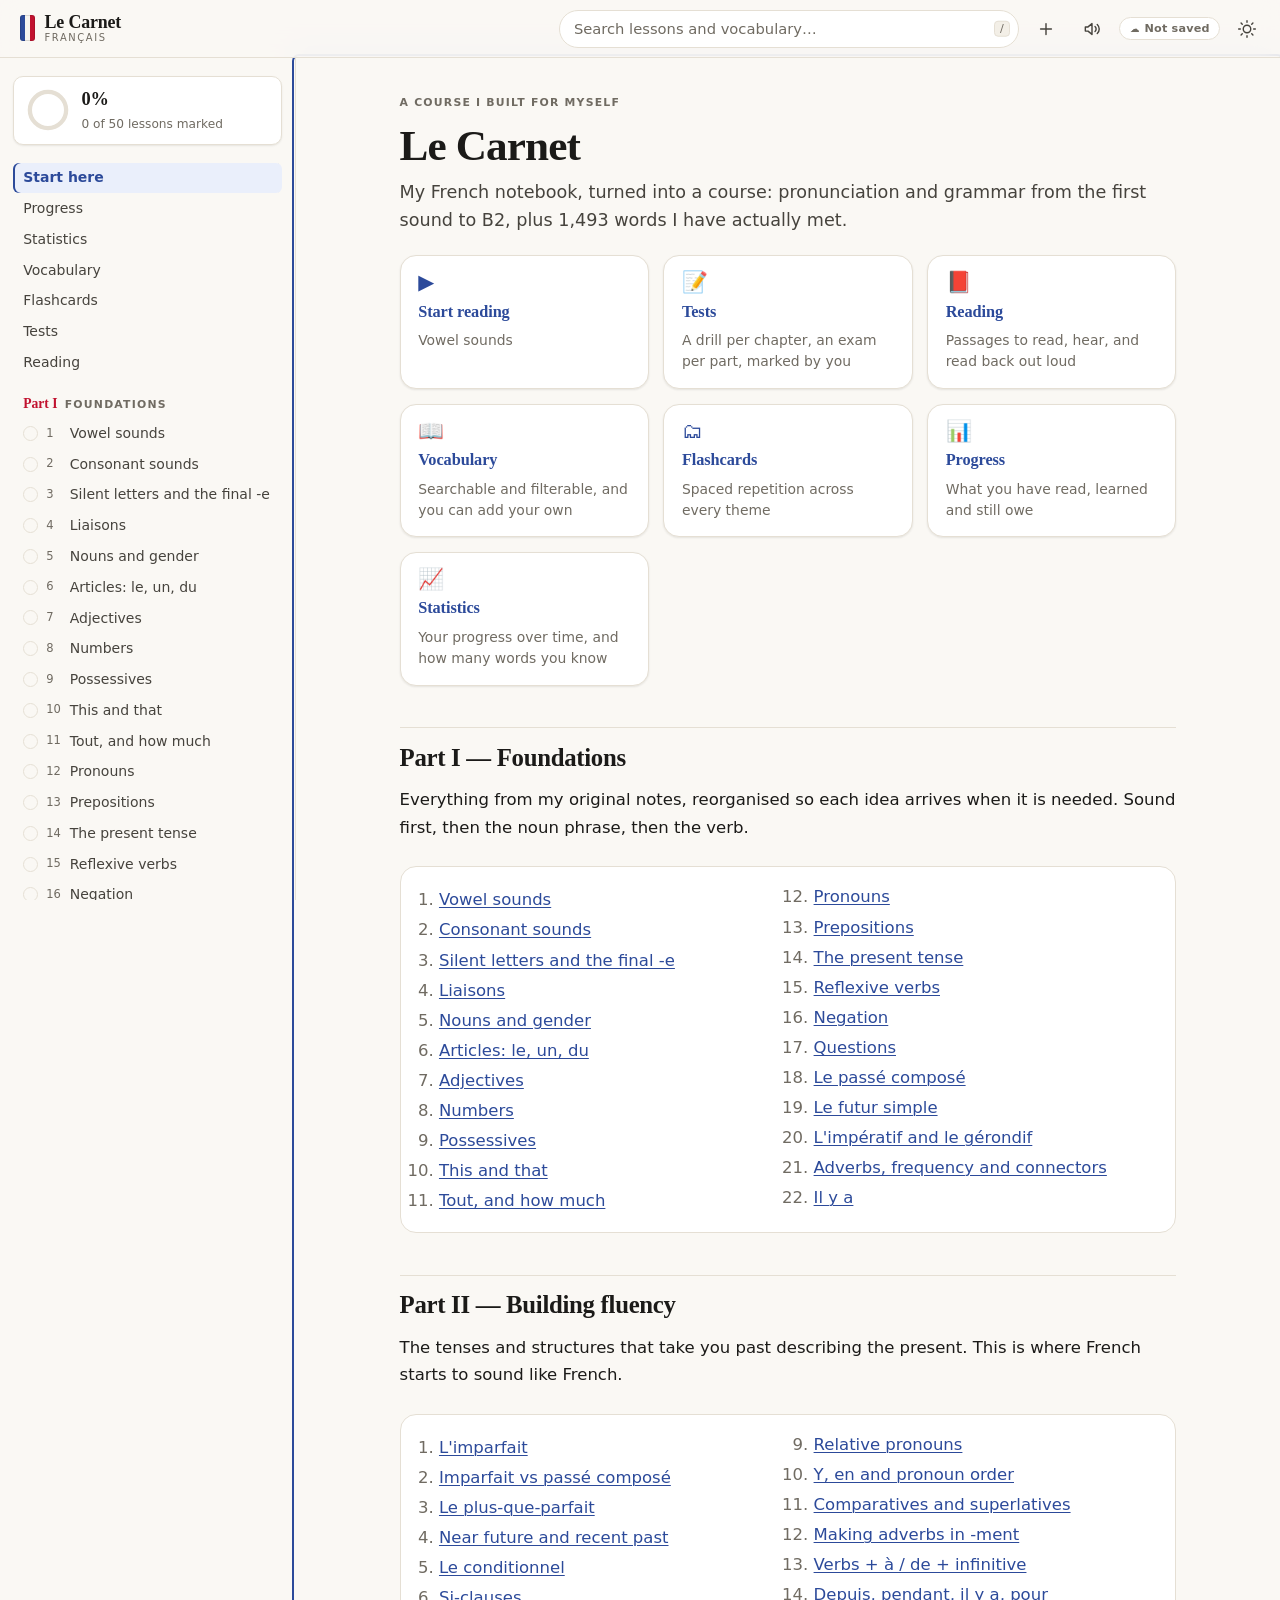
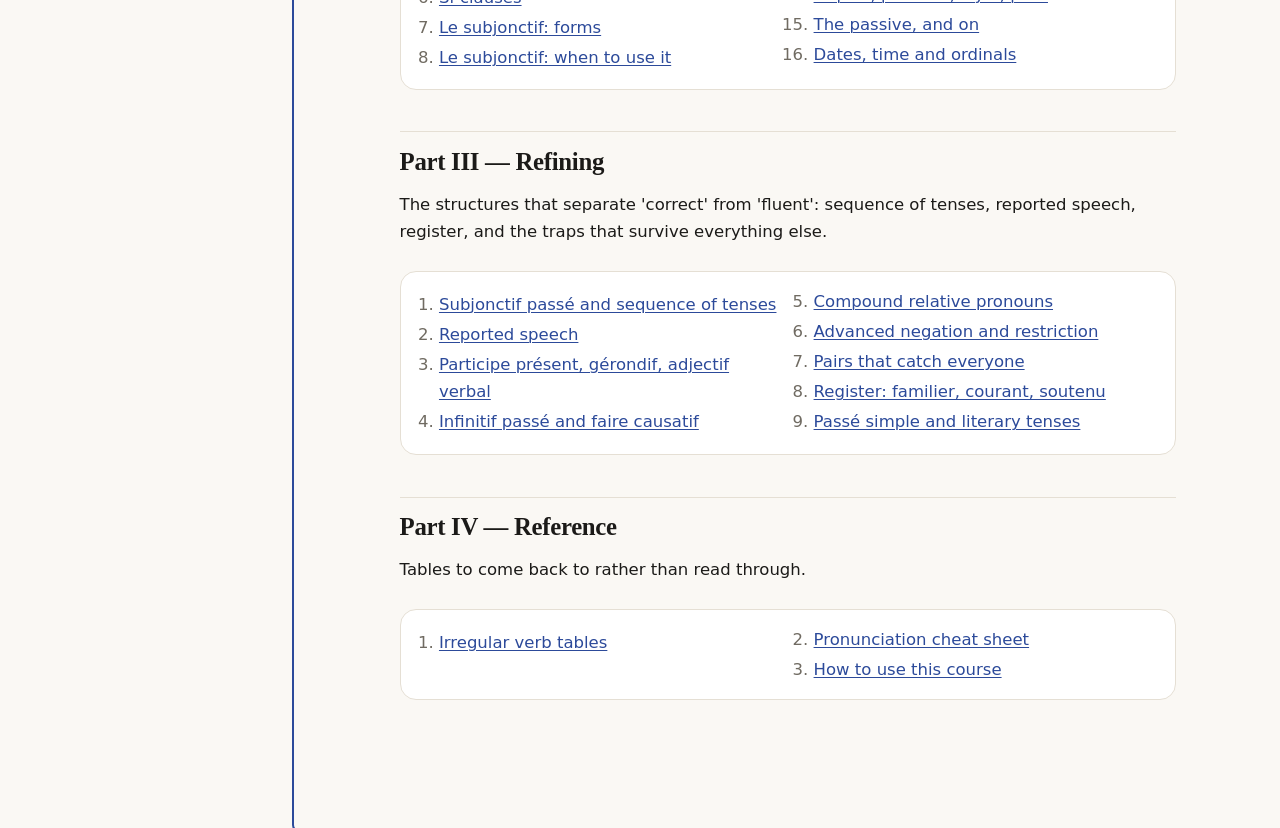
==== index.html @ 85942930 "Make a deploy reach an installed app on the first visit The previous worker was network-first for na" ====
<!DOCTYPE html>
<html lang="en">
<head>
<meta charset="utf-8">
<meta name="viewport" content="width=device-width, initial-scale=1">
<!-- No third-party code, ever: scripts and styles may only come from this
     origin, and the only host the page may talk to is GitHub's gist API.
     That is what keeps the sync token out of anyone else's reach. -->
<meta http-equiv="Content-Security-Policy" content="default-src 'none'; script-src 'self'; style-src 'self' 'unsafe-inline'; img-src 'self' data:; font-src 'self'; connect-src 'self' https://api.github.com https://gist.githubusercontent.com; worker-src 'self'; manifest-src 'self'; form-action 'none'; base-uri 'none'">
<meta name="referrer" content="no-referrer">
<title>Le Carnet — a French course</title>
<meta name="description" content="A self-made French course: pronunciation, grammar A1 through B2, 1500-word vocabulary browser and spaced-repetition flashcards.">
<link rel="stylesheet" href="assets/style.css">
<link rel="manifest" href="manifest.webmanifest">
<meta name="theme-color" content="#2c4a9a">
<meta name="apple-mobile-web-app-capable" content="yes">
<meta name="apple-mobile-web-app-title" content="Le Carnet">
<link rel="apple-touch-icon" href="assets/icons/apple-touch-icon.png">
<link rel="icon" href="data:image/svg+xml,<svg xmlns='http://www.w3.org/2000/svg' viewBox='0 0 32 32'><text y='26' font-size='26'>🇫🇷</text></svg>">
</head>
<body>

<a class="skip" href="#main">Skip to content</a>

<header class="topbar">
  <button class="iconbtn" id="menuBtn" aria-label="Toggle navigation" aria-expanded="false">
    <svg viewBox="0 0 24 24" aria-hidden="true"><path d="M3 6h18M3 12h18M3 18h18"/></svg>
  </button>
  <a class="brand" href="#/">
    <span class="brand-mark" aria-hidden="true"></span>
    <span class="brand-text">Le&nbsp;Carnet<small>français</small></span>
  </a>
  <div class="topbar-search">
    <input type="search" id="globalSearch" placeholder="Search lessons and vocabulary…" autocomplete="off" spellcheck="false" aria-label="Search">
    <kbd>/</kbd>
    <div id="searchResults" class="search-results" hidden></div>
  </div>
  <div class="quickadd" id="quickAdd">
    <button class="iconbtn" id="addWordBtn" aria-label="Add a word to your vocabulary" aria-expanded="false" title="Add a word (n)">
      <svg viewBox="0 0 24 24" aria-hidden="true"><path d="M12 5.5v13M5.5 12h13"/></svg>
    </button>
    <div class="quickadd-menu" id="addWordMenu" hidden></div>
  </div>
  <div class="audio-control">
    <button class="iconbtn" id="audioBtn" aria-label="Audio settings" aria-expanded="false">
      <svg viewBox="0 0 24 24" aria-hidden="true">
        <path d="M4 9.5h3.2L12 5.5v13L7.2 14.5H4z"/>
        <path d="M15.6 9a4 4 0 0 1 0 6M18.3 6.5a7.6 7.6 0 0 1 0 11"/>
      </svg>
    </button>
    <div class="audio-menu" id="audioMenu" hidden></div>
  </div>
  <a class="offline-pill" id="offlinePill" href="#/dashboard" hidden
     title="Offline status — tap for details"></a>
  <button class="iconbtn" id="themeBtn" aria-label="Toggle dark mode">
    <svg viewBox="0 0 24 24" aria-hidden="true" class="ico-sun"><circle cx="12" cy="12" r="4.5"/><path d="M12 2v2M12 20v2M2 12h2M20 12h2M4.9 4.9l1.4 1.4M17.7 17.7l1.4 1.4M19.1 4.9l-1.4 1.4M6.3 17.7l-1.4 1.4"/></svg>
    <svg viewBox="0 0 24 24" aria-hidden="true" class="ico-moon"><path d="M20 14.5A8.5 8.5 0 0 1 9.5 4a8.5 8.5 0 1 0 10.5 10.5z"/></svg>
  </button>
</header>

<div class="layout">
  <nav class="sidebar" id="sidebar" aria-label="Course contents">
    <div class="progress-card">
      <svg class="ring" viewBox="0 0 44 44" aria-hidden="true">
        <circle class="ring-bg" cx="22" cy="22" r="19"/>
        <circle class="ring-fg" id="progressRing" cx="22" cy="22" r="19"/>
      </svg>
      <div class="progress-meta">
        <strong id="progressPct">0%</strong>
        <span id="progressText">nothing read yet</span>
      </div>
    </div>
    <div id="nav"></div>
  </nav>
  <div class="scrim" id="scrim"></div>

  <main id="main" tabindex="-1">
    <article id="view" class="prose"></article>
    <nav class="pager" id="pager" aria-label="Lesson navigation"></nav>
  </main>
</div>

<script src="assets/boot.js"></script>
<script src="assets/data.js"></script>
<script src="assets/md.js"></script>
<script src="assets/progress.js"></script>
<script src="assets/sync.js"></script>
<script src="assets/audio.js"></script>
<script src="assets/speech.js"></script>
<script src="assets/test.js"></script>
<script src="assets/read.js"></script>
<script src="assets/quiz.js"></script>
<script src="assets/vocab.js"></script>
<script src="assets/app.js"></script>
<script src="assets/offline.js"></script>
</body>
</html>
---- assets/style.css ----
/* ============================================================
   Le Carnet — stylesheet
   Editorial notebook look: warm paper, ink serif headings,
   tricolore accents. No webfonts, no dependencies.
   ============================================================ */

:root {
  --paper:      #faf8f4;
  --surface:    #ffffff;
  --surface-2:  #f3efe7;
  --ink:        #1b1a18;
  --ink-soft:   #46433d;
  --muted:      #706b62;
  --line:       #e5dfd4;
  --line-soft:  #efeae1;

  --bleu:       #2c4a9a;
  --bleu-soft:  #eaeffb;
  --rouge:      #c1122f;
  --rouge-soft: #fdecee;
  --vert:       #1f7a56;
  --vert-soft:  #e7f5ee;
  --or:         #9a7413;
  --or-soft:    #fbf2dc;

  /* Text on top of a filled accent. The accents invert between themes —
     --bleu is dark in light mode and light in dark mode — so white is only
     readable on one of them. */
  --on-accent:  #ffffff;

  --shadow-sm: 0 1px 2px rgba(28,26,24,.06), 0 1px 3px rgba(28,26,24,.04);
  --shadow-md: 0 2px 4px rgba(28,26,24,.05), 0 8px 24px rgba(28,26,24,.07);
  --shadow-lg: 0 4px 8px rgba(28,26,24,.06), 0 24px 48px rgba(28,26,24,.12);

  --serif: "Iowan Old Style", "Palatino Linotype", Palatino, "Book Antiqua", Georgia, serif;
  --sans:  ui-sans-serif, system-ui, -apple-system, "Segoe UI", Roboto, "Helvetica Neue", Arial, sans-serif;
  --mono:  ui-monospace, SFMono-Regular, "SF Mono", Menlo, Consolas, monospace;

  --r-sm: 6px;
  --r-md: 10px;
  --r-lg: 16px;

  --topbar-h: 58px;
  --sidebar-w: 296px;
  --measure: 74ch;
}

:root[data-theme="dark"] {
  --paper:      #121317;
  --surface:    #191b21;
  --surface-2:  #21242c;
  --ink:        #e9e7e2;
  --ink-soft:   #c5c2bb;
  --muted:      #918d85;
  --line:       #2c303a;
  --line-soft:  #23262e;

  --bleu:       #8fa9ff;
  --bleu-soft:  #1b2136;
  --rouge:      #ff8494;
  --rouge-soft: #331a20;
  --vert:       #62d6a2;
  --vert-soft:  #142a22;
  --or:         #e3bb5c;
  --or-soft:    #302713;
  --on-accent:  #10131a;

  --shadow-sm: 0 1px 2px rgba(0,0,0,.4);
  --shadow-md: 0 2px 6px rgba(0,0,0,.4), 0 10px 28px rgba(0,0,0,.35);
  --shadow-lg: 0 6px 12px rgba(0,0,0,.45), 0 28px 56px rgba(0,0,0,.5);
}

@media (prefers-color-scheme: dark) {
  :root:not([data-theme="light"]) {
    --paper:#121317; --surface:#191b21; --surface-2:#21242c;
    --ink:#e9e7e2; --ink-soft:#c5c2bb; --muted:#918d85;
    --line:#2c303a; --line-soft:#23262e;
    --bleu:#8fa9ff; --bleu-soft:#1b2136;
    --rouge:#ff8494; --rouge-soft:#331a20;
    --vert:#62d6a2; --vert-soft:#142a22;
    --or:#e3bb5c;   --or-soft:#302713;
    --on-accent:#10131a;
    --shadow-sm:0 1px 2px rgba(0,0,0,.4);
    --shadow-md:0 2px 6px rgba(0,0,0,.4), 0 10px 28px rgba(0,0,0,.35);
    --shadow-lg:0 6px 12px rgba(0,0,0,.45), 0 28px 56px rgba(0,0,0,.5);
  }
}

*, *::before, *::after { box-sizing: border-box; }

/* A `display` declaration outranks the browser default for [hidden], which
   is how the flashcard grading buttons used to show before the flip. */
[hidden] { display: none !important; }

html { -webkit-text-size-adjust: 100%; scroll-behavior: smooth; }
@media (prefers-reduced-motion: reduce) {
  html { scroll-behavior: auto; }
  *, *::before, *::after { animation-duration: .001ms !important; transition-duration: .001ms !important; }
}

body {
  margin: 0;
  background: var(--paper);
  color: var(--ink);
  font-family: var(--sans);
  font-size: 16.5px;
  line-height: 1.65;
  -webkit-font-smoothing: antialiased;
  text-rendering: optimizeLegibility;
}

.skip {
  position: absolute; left: -9999px; top: 0; z-index: 100;
  background: var(--bleu); color: var(--on-accent); padding: .6rem 1rem; border-radius: 0 0 var(--r-sm) 0;
}
.skip:focus { left: 0; }

:focus-visible {
  outline: 2px solid var(--bleu);
  outline-offset: 2px;
  border-radius: 3px;
}

/* ---------------------------------------------------------- topbar */

.topbar {
  position: sticky; top: 0; z-index: 40;
  height: var(--topbar-h);
  display: flex; align-items: center; gap: .5rem;
  padding: 0 .85rem;
  background: color-mix(in srgb, var(--paper) 88%, transparent);
  backdrop-filter: saturate(1.6) blur(12px);
  -webkit-backdrop-filter: saturate(1.6) blur(12px);
  border-bottom: 1px solid var(--line);
}

.brand {
  display: flex; align-items: center; gap: .6rem;
  text-decoration: none; color: var(--ink);
  font-family: var(--serif);
  padding: .25rem .4rem; border-radius: var(--r-sm);
  flex-shrink: 0;
}
.brand-mark {
  width: 15px; height: 26px; border-radius: 3px;
  background: linear-gradient(to right, #2c4a9a 0 33.3%, #f6f4ef 33.3% 66.6%, #c1122f 66.6% 100%);
  box-shadow: inset 0 0 0 1px rgba(0,0,0,.12);
}
.brand-text { font-size: 1.12rem; font-weight: 600; letter-spacing: -.01em; line-height: 1.1; }
.brand-text small {
  display: block; font-family: var(--sans); font-size: .62rem; font-weight: 500;
  letter-spacing: .16em; text-transform: uppercase; color: var(--muted);
}

.iconbtn {
  display: grid; place-items: center;
  width: 38px; height: 38px; flex-shrink: 0;
  background: transparent; border: 1px solid transparent; border-radius: var(--r-sm);
  color: var(--ink-soft); cursor: pointer;
  transition: background .15s, color .15s, border-color .15s;
}
.iconbtn:hover { background: var(--surface-2); color: var(--ink); }
.iconbtn svg { width: 20px; height: 20px; fill: none; stroke: currentColor; stroke-width: 1.7; stroke-linecap: round; stroke-linejoin: round; }
#themeBtn .ico-moon { display: none; }
:root[data-theme="dark"] #themeBtn .ico-sun { display: none; }
:root[data-theme="dark"] #themeBtn .ico-moon { display: block; }
@media (prefers-color-scheme: dark) {
  :root:not([data-theme="light"]) #themeBtn .ico-sun { display: none; }
  :root:not([data-theme="light"]) #themeBtn .ico-moon { display: block; }
}

#menuBtn { display: none; }

.topbar-search { position: relative; flex: 1; max-width: 460px; margin-left: auto; }
.topbar-search input {
  width: 100%; height: 38px;
  padding: 0 2.2rem 0 .85rem;
  font: inherit; font-size: .92rem;
  color: var(--ink);
  background: var(--surface);
  border: 1px solid var(--line);
  border-radius: 999px;
  transition: border-color .15s, box-shadow .15s;
}
.topbar-search input::placeholder { color: var(--muted); }
.topbar-search input:focus {
  outline: none;
  border-color: var(--bleu);
  box-shadow: 0 0 0 3px color-mix(in srgb, var(--bleu) 18%, transparent);
}
.topbar-search kbd {
  position: absolute; right: .55rem; top: 50%; transform: translateY(-50%);
  font: 500 .7rem var(--sans); color: var(--muted);
  background: var(--surface-2); border: 1px solid var(--line);
  border-radius: 4px; padding: .05rem .35rem;
  pointer-events: none;
}
.topbar-search input:focus + kbd { opacity: 0; }

.search-results {
  position: absolute; top: calc(100% + .5rem); left: 0; right: 0;
  max-height: min(66vh, 520px); overflow-y: auto;
  background: var(--surface); border: 1px solid var(--line);
  border-radius: var(--r-md); box-shadow: var(--shadow-lg);
  padding: .35rem; z-index: 50;
}
.search-results .sr-group {
  font: 600 .68rem var(--sans); letter-spacing: .1em; text-transform: uppercase;
  color: var(--muted); padding: .6rem .7rem .3rem;
}
.search-results a {
  display: block; padding: .5rem .7rem; border-radius: var(--r-sm);
  text-decoration: none; color: var(--ink); line-height: 1.4;
}
.search-results a:hover, .search-results a.is-active { background: var(--bleu-soft); }
.search-results .sr-title { font-weight: 600; font-size: .92rem; }
.search-results .sr-sub { font-size: .8rem; color: var(--muted); }
.search-results mark { background: color-mix(in srgb, var(--or) 32%, transparent); color: inherit; border-radius: 2px; }
.search-results .sr-empty { padding: 1.2rem; text-align: center; color: var(--muted); font-size: .9rem; }

/* ---------------------------------------------------------- layout */

.layout { display: flex; align-items: flex-start; }

.sidebar {
  position: sticky; top: var(--topbar-h);
  width: var(--sidebar-w); flex-shrink: 0;
  height: calc(100vh - var(--topbar-h));
  overflow-y: auto; overscroll-behavior: contain;
  padding: 1.1rem .8rem 3rem;
  border-right: 1px solid var(--line);
  scrollbar-width: thin;
}
.sidebar::-webkit-scrollbar { width: 9px; }
.sidebar::-webkit-scrollbar-thumb { background: var(--line); border-radius: 9px; border: 3px solid var(--paper); }

.progress-card {
  display: flex; align-items: center; gap: .8rem;
  padding: .7rem .8rem; margin-bottom: 1.1rem;
  background: var(--surface); border: 1px solid var(--line);
  border-radius: var(--r-md); box-shadow: var(--shadow-sm);
}
.ring { width: 42px; height: 42px; flex-shrink: 0; transform: rotate(-90deg); }
.ring circle { fill: none; stroke-width: 4.5; stroke-linecap: round; }
.ring-bg { stroke: var(--line); }
.ring-fg { stroke: var(--vert); stroke-dasharray: 119.4; stroke-dashoffset: 119.4; transition: stroke-dashoffset .5s ease; }
.progress-meta { min-width: 0; line-height: 1.3; }
.progress-meta strong { display: block; font-family: var(--serif); font-size: 1.15rem; }
.progress-meta span { font-size: .76rem; color: var(--muted); }

.nav-part {
  font: 600 .68rem var(--sans); letter-spacing: .11em; text-transform: uppercase;
  color: var(--muted);
  padding: 1.1rem .65rem .35rem;
  display: flex; align-items: baseline; gap: .45rem;
}
.nav-part:first-child { padding-top: .2rem; }
.nav-part .nav-part-n {
  color: var(--rouge); font-family: var(--serif); font-size: .85rem;
  letter-spacing: 0; text-transform: none;
}

.sidebar a.nav-link {
  display: flex; align-items: center; gap: .5rem;
  padding: .34rem .65rem;
  margin: 1px 0;
  font-size: .875rem; line-height: 1.35;
  color: var(--ink-soft); text-decoration: none;
  border-radius: var(--r-sm);
  transition: background .12s, color .12s;
}
.sidebar a.nav-link:hover { background: var(--surface-2); color: var(--ink); }
.sidebar a.nav-link.is-current {
  background: var(--bleu-soft); color: var(--bleu); font-weight: 600;
  box-shadow: inset 2px 0 0 var(--bleu);
}
.nav-link.nav-meta .tick { display: none; }
.nav-link .tick {
  width: 15px; height: 15px; flex-shrink: 0; border-radius: 50%;
  border: 1.5px solid var(--line); display: grid; place-items: center;
}
.nav-link.is-read .tick { background: var(--vert); border-color: var(--vert); }
.nav-link.is-read .tick::after {
  content: ""; width: 7px; height: 4px; margin-top: -2px;
  border-left: 1.6px solid #fff; border-bottom: 1.6px solid #fff;
  transform: rotate(-45deg);
}
.nav-link .nav-num {
  font-variant-numeric: tabular-nums; font-size: .72rem; color: var(--muted);
  min-width: 1.35em;
}
.nav-link.is-current .nav-num { color: inherit; }

.scrim { display: none; }

main {
  flex: 1; min-width: 0;
  padding: 2.4rem clamp(1.1rem, 4vw, 3.4rem) 5rem;
}

/* ---------------------------------------------------------- prose */

.prose { max-width: var(--measure); margin: 0 auto; }

.prose > *:first-child { margin-top: 0; }

/* Anchor links would otherwise land the heading under the sticky topbar. */
.prose h1, .prose h2, .prose h3, .prose h4 { scroll-margin-top: calc(var(--topbar-h) + 1rem); }

.prose h1 {
  font-family: var(--serif); font-weight: 600;
  font-size: clamp(2rem, 1.5rem + 1.8vw, 2.7rem);
  line-height: 1.15; letter-spacing: -.02em;
  margin: 0 0 .5rem;
}
.prose h2 {
  font-family: var(--serif); font-weight: 600;
  font-size: 1.55rem; line-height: 1.25; letter-spacing: -.012em;
  margin: 2.6rem 0 .8rem; padding-top: .9rem;
  border-top: 1px solid var(--line);
}
.prose h3 {
  font-size: 1.13rem; font-weight: 650; letter-spacing: -.005em;
  margin: 1.9rem 0 .55rem;
}
.prose h4 {
  font-size: .74rem; font-weight: 700; letter-spacing: .1em; text-transform: uppercase;
  color: var(--muted); margin: 1.5rem 0 .5rem;
}
.prose h2 .anchor, .prose h3 .anchor {
  opacity: 0; text-decoration: none; color: var(--muted);
  font-weight: 400; margin-left: .35rem; font-size: .8em;
}
.prose h2:hover .anchor, .prose h3:hover .anchor { opacity: 1; }

.prose p { margin: 0 0 1.05rem; }
.prose a { color: var(--bleu); text-decoration-thickness: 1px; text-underline-offset: 2px; }
.prose strong { font-weight: 650; color: var(--ink); }

.lead {
  font-size: 1.1rem; line-height: 1.6; color: var(--ink-soft);
  margin-bottom: 1.8rem;
}

.prose ul, .prose ol { margin: 0 0 1.05rem; padding-left: 1.3rem; }
.prose li { margin: .3rem 0; }
.prose li::marker { color: var(--muted); }
.prose ul ul, .prose ol ol, .prose ul ol, .prose ol ul { margin-bottom: 0; }

.prose hr { border: 0; border-top: 1px solid var(--line); margin: 2.2rem 0; }

.prose blockquote {
  margin: 1.3rem 0; padding: .1rem 0 .1rem 1.1rem;
  border-left: 3px solid var(--line);
  color: var(--ink-soft); font-style: italic;
}

.prose code {
  font-family: var(--mono); font-size: .875em;
  background: var(--surface-2); border: 1px solid var(--line-soft);
  border-radius: 4px; padding: .08em .34em;
}
.prose pre {
  margin: 1.2rem 0; padding: .95rem 1.1rem;
  background: var(--surface-2); border: 1px solid var(--line);
  border-radius: var(--r-md); overflow-x: auto;
}
.prose pre code { background: none; border: 0; padding: 0; font-size: .86rem; line-height: 1.6; }

/* French text: serif, so accents and italics read clearly */
.fr { font-family: var(--serif); font-style: italic; color: var(--bleu); }
.prose em.fr { font-style: italic; }

/* ---------------------------------------------------------- tables */

.table-wrap {
  margin: 1.3rem 0;
  overflow-x: auto;
  border: 1px solid var(--line);
  border-radius: var(--r-md);
  background: var(--surface);
  box-shadow: var(--shadow-sm);
  scrollbar-width: thin;
}
.prose table {
  width: 100%; border-collapse: collapse;
  font-size: .9rem; line-height: 1.5;
}
.prose thead th {
  position: sticky; top: 0;
  text-align: left; vertical-align: bottom;
  font: 600 .7rem var(--sans); letter-spacing: .07em; text-transform: uppercase;
  color: var(--muted);
  background: var(--surface-2);
  padding: .6rem .85rem;
  border-bottom: 1px solid var(--line);
  white-space: nowrap;
}
.prose tbody td {
  padding: .55rem .85rem;
  border-bottom: 1px solid var(--line-soft);
  vertical-align: top;
}
.prose tbody tr:last-child td { border-bottom: 0; }
.prose tbody tr:hover td { background: color-mix(in srgb, var(--bleu) 4%, transparent); }
.prose td:first-child { font-family: var(--serif); font-size: 1.02em; }
.prose td em { font-family: var(--serif); color: var(--bleu); font-style: italic; }
.prose td em.en, .prose td .en em { font-family: var(--sans); color: inherit; }
.prose th em { font-style: normal; }

/* a "sound" table gets a monospaced middle column for the phonetics */
table.sounds td:nth-child(2) { font-family: var(--mono); font-size: .82em; color: var(--rouge); }

/* ---------------------------------------------------------- callouts */

.callout {
  margin: 1.4rem 0; padding: .9rem 1.1rem .95rem;
  border-radius: var(--r-md);
  border: 1px solid var(--line);
  border-left: 3px solid var(--muted);
  background: var(--surface);
  font-size: .95rem;
}
.callout > *:first-child { margin-top: 0; }
.callout > *:last-child { margin-bottom: 0; }
.callout .callout-label {
  display: flex; align-items: center; gap: .4rem;
  font: 700 .68rem var(--sans); letter-spacing: .1em; text-transform: uppercase;
  margin-bottom: .4rem;
}
.callout-tip     { border-left-color: var(--vert);  background: var(--vert-soft); }
.callout-tip     .callout-label { color: var(--vert); }
.callout-warning { border-left-color: var(--rouge); background: var(--rouge-soft); }
.callout-warning .callout-label { color: var(--rouge); }
.callout-rule    { border-left-color: var(--bleu);  background: var(--bleu-soft); }
.callout-rule    .callout-label { color: var(--bleu); }
.callout-sound   { border-left-color: var(--or);    background: var(--or-soft); }
.callout-sound   .callout-label { color: var(--or); }
.callout-note    { border-left-color: var(--muted); background: var(--surface-2); }
.callout-note    .callout-label { color: var(--muted); }

/* ---------------------------------------------------------- examples */

.examples { margin: 1.2rem 0; display: grid; gap: .1rem; }
.example {
  display: grid; grid-template-columns: minmax(0,1fr) minmax(0,1fr);
  gap: .3rem 1.2rem;
  padding: .5rem .9rem;
  border-left: 2px solid var(--line);
  background: linear-gradient(to right, var(--surface-2), transparent 70%);
}
.example .ex-fr { font-family: var(--serif); font-size: 1.04rem; }
.example .ex-en { color: var(--muted); font-size: .9rem; align-self: center; }
@media (max-width: 620px) {
  .example { grid-template-columns: 1fr; }
  .example .ex-en { align-self: start; }
}

/* ---------------------------------------------------------- exercises */

.exercise {
  margin: 1.6rem 0;
  border: 1px solid var(--line); border-radius: var(--r-lg);
  background: var(--surface); box-shadow: var(--shadow-sm);
  overflow: hidden;
}
.exercise-head {
  display: flex; align-items: center; gap: .6rem;
  padding: .75rem 1.05rem;
  background: var(--surface-2);
  border-bottom: 1px solid var(--line);
}
.exercise-head h4 { margin: 0; color: var(--ink); font-size: .75rem; }
.exercise-score {
  margin-left: auto; font-variant-numeric: tabular-nums;
  font-size: .78rem; color: var(--muted);
}
.exercise-list { list-style: none; margin: 0; padding: 0; }
.exercise-item {
  padding: .8rem 1.05rem;
  border-bottom: 1px solid var(--line-soft);
  display: grid; gap: .5rem;
}
.exercise-item:last-child { border-bottom: 0; }
.exercise-q { font-size: .97rem; }
.exercise-q .blank {
  display: inline-block; min-width: 4.5em;
  border-bottom: 1.5px dashed var(--bleu);
  vertical-align: baseline;
}
.exercise-a {
  display: none;
  font-family: var(--serif); font-size: 1.02rem; color: var(--vert);
  padding: .45rem .7rem; border-radius: var(--r-sm);
  background: var(--vert-soft);
}
.exercise-item.is-open .exercise-a { display: block; }
.exercise-a .ex-note { display: block; font-family: var(--sans); font-size: .84rem; color: var(--muted); font-style: normal; margin-top: .2rem; }
.exercise-actions { display: flex; gap: .4rem; flex-wrap: wrap; }
.exercise-item.is-open .btn-reveal { display: none; }
.grade-row { display: none; gap: .4rem; }
.exercise-item.is-open .grade-row { display: flex; }
.exercise-item.graded-ok   { background: color-mix(in srgb, var(--vert) 5%, transparent); }
.exercise-item.graded-again { background: color-mix(in srgb, var(--rouge) 5%, transparent); }

.btn {
  font: 600 .8rem var(--sans);
  padding: .32rem .75rem; border-radius: 999px;
  border: 1px solid var(--line); background: var(--surface);
  color: var(--ink-soft); cursor: pointer;
  transition: background .13s, border-color .13s, color .13s, transform .08s;
}
.btn:hover { background: var(--surface-2); color: var(--ink); }
.btn:active { transform: translateY(1px); }
.btn-primary { background: var(--bleu); border-color: var(--bleu); color: var(--on-accent); }
.btn-primary:hover { background: color-mix(in srgb, var(--bleu) 82%, var(--on-accent)); color: var(--on-accent); }
.btn-ok { color: var(--vert); border-color: color-mix(in srgb, var(--vert) 40%, var(--line)); }
.btn-ok:hover { background: var(--vert-soft); color: var(--vert); }
.btn-again { color: var(--rouge); border-color: color-mix(in srgb, var(--rouge) 40%, var(--line)); }
.btn-again:hover { background: var(--rouge-soft); color: var(--rouge); }
.btn-lg { font-size: .92rem; padding: .55rem 1.3rem; }

/* An anchor styled as a button is a button. Without these, `.prose a` wins
   on specificity (0,1,1 against 0,1,0) and paints the label link-blue —
   invisible on a blue fill until :hover raises the specificity again. */
.prose a.btn { color: var(--ink-soft); text-decoration: none; }
.prose a.btn:hover { color: var(--ink); }
.prose a.btn-primary, .prose a.btn-primary:hover { color: var(--on-accent); }
.prose a.btn-ok, .prose a.btn-ok:hover { color: var(--vert); }
.prose a.btn-again, .prose a.btn-again:hover { color: var(--rouge); }

/* ---------------------------------------------------------- pager */

.pager {
  max-width: var(--measure); margin: 3rem auto 0;
  display: grid; grid-template-columns: 1fr 1fr; gap: .8rem;
}
.pager a {
  display: block; padding: .8rem 1rem;
  border: 1px solid var(--line); border-radius: var(--r-md);
  background: var(--surface); text-decoration: none;
  transition: border-color .15s, box-shadow .15s, transform .12s;
}
.pager a:hover { border-color: var(--bleu); box-shadow: var(--shadow-md); transform: translateY(-1px); }
.pager .pager-dir { display: block; font: 600 .68rem var(--sans); letter-spacing: .1em; text-transform: uppercase; color: var(--muted); margin-bottom: .15rem; }
.pager .pager-title { font-family: var(--serif); font-size: 1.02rem; color: var(--ink); line-height: 1.3; }
.pager a.next { text-align: right; grid-column: 2; }
@media (max-width: 560px) { .pager { grid-template-columns: 1fr; } .pager a.next { grid-column: 1; text-align: left; } }

.chapter-done {
  display: flex; align-items: center; justify-content: space-between; gap: 1rem;
  flex-wrap: wrap;
  max-width: var(--measure); margin: 2.6rem auto 0;
  padding: 1rem 1.2rem;
  border: 1px dashed var(--line); border-radius: var(--r-lg);
  background: var(--surface);
}
.chapter-done p { margin: 0; font-size: .92rem; color: var(--muted); }
.chapter-done.is-done { border-style: solid; border-color: color-mix(in srgb, var(--vert) 45%, var(--line)); background: var(--vert-soft); }
.chapter-done.is-done p { color: var(--vert); font-weight: 600; }

/* ---------------------------------------------------------- eyebrow / meta */

.eyebrow {
  display: flex; align-items: center; gap: .55rem; flex-wrap: wrap;
  font: 600 .68rem var(--sans); letter-spacing: .11em; text-transform: uppercase;
  color: var(--muted); margin-bottom: .7rem;
}
.eyebrow .dot { width: 3px; height: 3px; border-radius: 50%; background: currentColor; opacity: .5; }
.pill {
  display: inline-block;
  font: 600 .68rem var(--sans); letter-spacing: .06em; text-transform: uppercase;
  padding: .12rem .5rem; border-radius: 999px;
  background: var(--surface-2); color: var(--muted); border: 1px solid var(--line);
}
.pill-a1 { background: var(--vert-soft);  color: var(--vert);  border-color: color-mix(in srgb, var(--vert) 30%, transparent); }
.pill-a2 { background: var(--bleu-soft);  color: var(--bleu);  border-color: color-mix(in srgb, var(--bleu) 30%, transparent); }
.pill-b1 { background: var(--or-soft);    color: var(--or);    border-color: color-mix(in srgb, var(--or) 34%, transparent); }
.pill-b2 { background: var(--rouge-soft); color: var(--rouge); border-color: color-mix(in srgb, var(--rouge) 30%, transparent); }

/* ---------------------------------------------------------- cards grid (home / dashboard) */

.cards { display: grid; gap: .9rem; grid-template-columns: repeat(auto-fill, minmax(230px, 1fr)); margin: 1.3rem 0 2rem; }
.card {
  display: block; padding: 1rem 1.1rem;
  background: var(--surface); border: 1px solid var(--line);
  border-radius: var(--r-lg); box-shadow: var(--shadow-sm);
  text-decoration: none; color: inherit;
  transition: border-color .15s, box-shadow .15s, transform .12s;
}
a.card:hover { border-color: var(--bleu); box-shadow: var(--shadow-md); transform: translateY(-2px); }
.card h3 { margin: .35rem 0 .3rem; font-size: 1.02rem; font-family: var(--serif); font-weight: 600; }
.card p { margin: 0; font-size: .87rem; color: var(--muted); line-height: 1.5; }
.card .card-icon { font-size: 1.3rem; line-height: 1; }

.stat-grid { display: grid; gap: .8rem; grid-template-columns: repeat(auto-fit, minmax(140px, 1fr)); margin: 1.4rem 0 2rem; }
.stat {
  padding: .9rem 1rem; border-radius: var(--r-lg);
  background: var(--surface); border: 1px solid var(--line); box-shadow: var(--shadow-sm);
}
.stat .stat-num { font-family: var(--serif); font-size: 1.9rem; line-height: 1.1; font-variant-numeric: tabular-nums; }
.stat .stat-label { font-size: .76rem; color: var(--muted); letter-spacing: .04em; text-transform: uppercase; font-weight: 600; }
.stat.accent .stat-num { color: var(--bleu); }
.stat.good   .stat-num { color: var(--vert); }
.stat.warn   .stat-num { color: var(--rouge); }

.bar { height: 7px; border-radius: 999px; background: var(--line); overflow: hidden; margin-top: .5rem; }
.bar > span { display: block; height: 100%; border-radius: 999px; background: var(--vert); transition: width .5s ease; }

/* ---------------------------------------------------------- statistics */

.stat .stat-of { font-size: 1rem; color: var(--muted); }

/* Charts are inline SVG on a fixed viewBox, scaled by width. No library, and
   nothing to load: the numbers are already in the browser. */
.chart, .heatmap {
  display: block; width: 100%; height: auto; margin: .2rem 0 1.4rem;
  overflow: visible;
}
.chart { max-width: 720px; }
.chart-grid { stroke: var(--line); stroke-width: 1; }
.chart-tick { fill: var(--muted); font-size: 11px; font-family: var(--sans); }
.chart-line { fill: none; stroke-width: 2.2; stroke-linejoin: round; stroke-linecap: round; }
.chart-area { stroke: none; opacity: .16; }
.chart-line.c-bleu, .chart-dot.c-bleu { stroke: var(--bleu); }
.chart-area.c-bleu { fill: var(--bleu); }
.chart-line.c-vert, .chart-dot.c-vert { stroke: var(--vert); }
.chart-area.c-vert { fill: var(--vert); }
.chart-dot { fill: var(--surface); stroke-width: 2.2; }

.chart-legend { display: flex; flex-wrap: wrap; gap: .9rem; margin: .2rem 0 .1rem; font-size: .82rem; color: var(--muted); }
.chart-legend span { display: inline-flex; align-items: center; gap: .35rem; }
.chart-legend i { width: 10px; height: 10px; border-radius: 3px; }
.chart-legend .c-bleu i { background: var(--bleu); }
.chart-legend .c-vert i { background: var(--vert); }

.heatmap { max-width: 480px; margin-bottom: .5rem; }
.hm-cell { stroke: var(--line-soft); stroke-width: .5; }
.hm-0 { fill: var(--surface-2); }
.hm-1 { fill: var(--vert); opacity: .28; }
.hm-2 { fill: var(--vert); opacity: .5; }
.hm-3 { fill: var(--vert); opacity: .74; }
.hm-4 { fill: var(--vert); }
.hm-legend { display: flex; align-items: center; gap: .3rem; font-size: .8rem; color: var(--muted); margin: 0 0 1.4rem; }
.hm-legend i { width: 11px; height: 11px; border-radius: 3px; background: var(--surface-2); }
.hm-legend i.hm-1 { background: var(--vert); opacity: .28; }
.hm-legend i.hm-2 { background: var(--vert); opacity: .5; }
.hm-legend i.hm-3 { background: var(--vert); opacity: .74; }
.hm-legend i.hm-4 { background: var(--vert); opacity: 1; }
.hm-legend strong { color: var(--ink); }

.stats-rows {
  border: 1px solid var(--line); border-radius: var(--r-md);
  background: var(--surface); overflow: hidden; margin: .6rem 0 1.2rem;
}
.stats-row {
  display: grid; grid-template-columns: minmax(0, 11rem) minmax(60px, 1fr) 4.2rem;
  align-items: center; gap: .8rem;
  padding: .5rem .85rem; border-bottom: 1px solid var(--line-soft);
  font-size: .88rem;
}
.stats-row:last-child { border-bottom: 0; }
.stats-row:hover { background: var(--surface-2); }
.stats-row .sr-name { overflow: hidden; text-overflow: ellipsis; white-space: nowrap; }
.stats-row a.sr-name { color: var(--ink); text-decoration: none; }
.stats-row a.sr-name:hover { color: var(--bleu); text-decoration: underline; }
.stats-row .sr-bar { height: 7px; border-radius: 999px; background: var(--line); overflow: hidden; }
.stats-row .sr-bar i { display: block; height: 100%; border-radius: 999px; background: var(--bleu); }
.stats-row .sr-bar i.lv1 { background: var(--or); }
.stats-row .sr-bar i.lv2 { background: var(--vert); }
.stats-row .sr-num { text-align: right; color: var(--muted); font-variant-numeric: tabular-nums; }
/* The date only fits on a wide row, so it takes the whole second line when
   the grid has to collapse. */
.stats-row .sr-when { grid-column: 1 / -1; font-size: .78rem; color: var(--muted); }

.stats-feed { list-style: none; padding: 0; margin: .6rem 0 1.6rem; }
.stats-feed li {
  display: grid; grid-template-columns: 1.5rem minmax(0, 1fr) auto;
  align-items: baseline; gap: .6rem;
  padding: .45rem 0; border-bottom: 1px solid var(--line-soft); font-size: .9rem;
}
.stats-feed li:last-child { border-bottom: 0; }
.stats-feed .sf-icon { color: var(--vert); text-align: center; font-size: .95rem; }
.stats-feed .sf-when { color: var(--muted); font-size: .78rem; white-space: nowrap; }
.stats-feed em { color: var(--ink-soft); }

.stats-empty {
  padding: .9rem 1rem; border-radius: var(--r-md);
  background: var(--surface-2); border: 1px dashed var(--line);
  color: var(--ink-soft); font-size: .9rem;
}
.stats-note { color: var(--muted); font-size: .82rem; margin-top: -.6rem; }

@media (max-width: 620px) {
  .stats-row { grid-template-columns: minmax(0, 1fr) 4.2rem; }
  .stats-row .sr-bar { grid-column: 1 / -1; }
  /* A viewBox scaled to half its width takes the text with it, so the axis
     labels are set in the units they need to stay readable at that size. The
     two charts scale by different amounts, hence two sizes. */
  .chart .chart-tick { font-size: 21px; }
  .heatmap .chart-tick { font-size: 15px; }
  .hm-legend { flex-wrap: wrap; }
}

/* ---------------------------------------------------------- vocabulary */

.vocab-toolbar {
  position: sticky; top: var(--topbar-h); z-index: 20;
  display: flex; flex-wrap: wrap; gap: .5rem; align-items: center;
  padding: .8rem 0 .9rem;
  background: linear-gradient(var(--paper) 78%, transparent);
}
.vocab-toolbar input[type="search"], .vocab-toolbar select {
  font: inherit; font-size: .88rem; color: var(--ink);
  padding: .38rem .7rem; border-radius: var(--r-sm);
  border: 1px solid var(--line); background: var(--surface);
}
.vocab-toolbar input[type="search"] { flex: 1; min-width: 180px; }
.vocab-count { font-size: .82rem; color: var(--muted); margin-left: auto; font-variant-numeric: tabular-nums; }

.vocab-list { border: 1px solid var(--line); border-radius: var(--r-md); background: var(--surface); overflow: hidden; }
.vocab-row {
  /* Fixed last column: an `auto` track would resize per row and the
     columns would no longer line up down the list. */
  display: grid; grid-template-columns: 2.1rem minmax(0,1.15fr) minmax(0,1fr) 8.5rem;
  align-items: baseline; gap: .7rem;
  padding: .5rem .85rem;
  border-bottom: 1px solid var(--line-soft);
}
.vocab-row:last-child { border-bottom: 0; }
.vocab-row:hover { background: var(--surface-2); }
.vocab-row .v-fr { font-family: var(--serif); font-size: 1.05rem; }
.vocab-row .v-fr .v-art { color: var(--muted); font-size: .85em; }
.vocab-row .v-en { color: var(--ink-soft); font-size: .92rem; }
.vocab-row .v-tag {
  font-size: .68rem; letter-spacing: .06em; text-transform: uppercase;
  color: var(--muted); text-align: right; white-space: nowrap;
}
.vocab-row .v-know {
  width: 22px; height: 22px; border-radius: 50%; align-self: center;
  border: 1.5px solid var(--line); background: transparent; cursor: pointer;
  display: grid; place-items: center; font-size: .7rem;
  /* Faint but always drawn. It used to be transparent until the row was
     hovered, which on a touch screen meant an unexplained empty circle. */
  color: var(--line);
  transition: background .13s, border-color .13s, color .13s;
}
.vocab-row:hover .v-know { color: var(--muted); }
.vocab-row .v-know:hover { border-color: var(--vert); color: var(--vert); }
.vocab-row.is-known .v-know { background: var(--vert); border-color: var(--vert); color: var(--on-accent); }
.vocab-row.is-known .v-fr, .vocab-row.is-known .v-en { opacity: .55; }
@media (max-width: 620px) {
  .vocab-row { grid-template-columns: 1.9rem 1fr; }
  .vocab-row .v-tag { display: none; }
  .vocab-row .v-en { grid-column: 2; }
}

/* ---------------------------------------------------------- flashcards */

.deck-note { color: var(--muted); font-size: .86rem; line-height: 1.6; margin: 0 0 1.2rem; }
.deck-note a { color: var(--bleu); }

.deck-grid { display: grid; gap: .8rem; grid-template-columns: repeat(auto-fill, minmax(200px, 1fr)); margin: 1.2rem 0 2rem; }
.deck {
  text-align: left; width: 100%; cursor: pointer; font: inherit; color: inherit;
  padding: .95rem 1rem; border-radius: var(--r-lg);
  background: var(--surface); border: 1px solid var(--line); box-shadow: var(--shadow-sm);
  transition: border-color .15s, box-shadow .15s, transform .12s;
}
.deck:hover { border-color: var(--bleu); box-shadow: var(--shadow-md); transform: translateY(-2px); }
.deck .deck-name { font-family: var(--serif); font-size: 1.05rem; font-weight: 600; }
.deck .deck-meta { font-size: .8rem; color: var(--muted); margin-top: .2rem; }
.deck .deck-due { color: var(--rouge); font-weight: 600; }

.flash-stage { max-width: 560px; margin: 1.5rem auto; }
.flash-card {
  position: relative;
  min-height: 230px; display: grid; place-items: center; text-align: center;
  padding: 2rem 1.5rem;
  background: var(--surface); border: 1px solid var(--line);
  border-radius: var(--r-lg); box-shadow: var(--shadow-md);
  cursor: pointer; user-select: none;
}
.flash-front { font-family: var(--serif); font-size: 1.9rem; line-height: 1.25; }
.flash-back { margin-top: .9rem; font-size: 1.1rem; color: var(--vert); }
.flash-hint { position: absolute; bottom: .7rem; left: 0; right: 0; font-size: .74rem; color: var(--muted); letter-spacing: .06em; text-transform: uppercase; }
.flash-tag { position: absolute; top: .7rem; left: .9rem; }
.flash-box { position: absolute; top: .7rem; right: .9rem; font-size: .72rem; color: var(--muted); font-variant-numeric: tabular-nums; }
.flash-actions { display: flex; gap: .6rem; justify-content: center; margin-top: 1.1rem; flex-wrap: wrap; }
.flash-progress { display: flex; justify-content: space-between; font-size: .8rem; color: var(--muted); margin-top: 1rem; }

/* ---------------------------------------------------------- misc */

.empty {
  text-align: center; padding: 3.5rem 1rem; color: var(--muted);
}
.empty .empty-icon { font-size: 2.4rem; }

.loading { padding: 3rem; text-align: center; color: var(--muted); }

.toc {
  margin: 1.6rem 0 2.2rem; padding: 1rem 1.2rem;
  background: var(--surface); border: 1px solid var(--line); border-radius: var(--r-lg);
}
.toc h4 { margin-top: 0; }
.toc ol { margin: 0; padding-left: 1.2rem; columns: 2; column-gap: 2rem; }
.toc li { margin: .18rem 0; break-inside: avoid; }
@media (max-width: 640px) { .toc ol { columns: 1; } }

/* ---------------------------------------------------------- responsive */

@media (max-width: 940px) {
  #menuBtn { display: grid; }
  .brand-text small { display: none; }
  .sidebar {
    position: fixed; top: var(--topbar-h); left: 0; z-index: 35;
    height: calc(100vh - var(--topbar-h));
    background: var(--paper);
    transform: translateX(-100%);
    transition: transform .22s ease;
    box-shadow: var(--shadow-lg);
  }
  body.nav-open .sidebar { transform: translateX(0); }
  body.nav-open .scrim {
    display: block; position: fixed; inset: var(--topbar-h) 0 0 0; z-index: 30;
    background: rgba(0,0,0,.35);
  }
  main { padding-top: 1.8rem; }
  .vocab-toolbar { position: static; }
}

@media (max-width: 560px) {
  body { font-size: 16px; }
  .topbar-search { max-width: none; }
  .topbar-search kbd { display: none; }
  .brand-text { font-size: 1rem; }
}

@media (max-width: 470px) {
  /* Four controls and a search box do not fit next to the wordmark, and the
     mark alone still says which site this is. */
  .brand-text { display: none; }
  .topbar { gap: .35rem; padding: 0 .6rem; }
}

/* ------------------------------------------------------- quick add */

.quickadd { position: relative; }

.quickadd-menu {
  position: absolute; top: calc(100% + 8px); right: 0; z-index: 60;
  width: 300px; padding: .8rem .85rem .85rem;
  background: var(--surface); border: 1px solid var(--line);
  border-radius: var(--r-md); box-shadow: var(--shadow-md);
  text-align: left;
}
.qa-head { display: flex; align-items: baseline; gap: .5rem; margin-bottom: .55rem; }
.qa-head strong { font-size: .95rem; }
.qa-hint { margin-left: auto; font-size: .68rem; color: var(--muted); }
.qa-in {
  display: block; width: 100%; margin-bottom: .4rem; padding: .5rem .6rem;
  font: inherit; font-size: 1rem;   /* under 16px and iOS zooms the page in */
  color: var(--ink); background: var(--paper);
  border: 1px solid var(--line); border-radius: var(--r-sm);
}
.qa-in:focus { outline: 2px solid var(--bleu); outline-offset: 1px; }
/* The line that does the talking: what it will be filed as, or what it
   collides with. Three states, three colours, one line each. */
.qa-note {
  margin: .15rem 0 .1rem; font-size: .78rem; line-height: 1.45;
  color: var(--muted); min-height: 2.2em;
}
.qa-note.is-new { color: var(--bleu); }
.qa-note.is-dupe { color: var(--rouge); }
.qa-note.is-done { color: var(--vert); }
.qa-actions { display: flex; align-items: center; gap: .6rem; margin-top: .35rem; }
.qa-actions .btn { flex: 1; }
/* Add is off while the word is already on the list, and has to look it. */
.qa-actions .btn:disabled { opacity: .45; cursor: not-allowed; }
.qa-link { font-size: .78rem; color: var(--muted); }

@media (max-width: 560px) {
  /* Room for two fields matters more than sitting under the button. */
  .quickadd-menu { position: fixed; top: calc(var(--topbar-h) + 6px); left: 8px; right: 8px; width: auto; }
}

/* ---------------------------------------------------------- audio */

.audio-control { position: relative; }

.audio-menu {
  position: absolute; top: calc(100% + 8px); right: 0; z-index: 60;
  width: 268px; padding: .8rem .85rem .9rem;
  background: var(--surface); border: 1px solid var(--line);
  border-radius: var(--r-md); box-shadow: var(--shadow-md);
  font-size: .88rem; text-align: left;
}
.audio-menu-title {
  font-size: .68rem; letter-spacing: .1em; text-transform: uppercase;
  color: var(--muted); margin-bottom: .5rem;
}
.audio-row {
  display: flex; align-items: center; gap: .55rem;
  padding: .28rem 0; cursor: pointer;
}
.audio-row input[type="checkbox"] { accent-color: var(--bleu); }
.audio-voice { margin-top: .2rem; }
.audio-voice select { flex: 1; min-width: 0; font-size: .85rem; }
.audio-menu .btn { margin-top: .55rem; width: 100%; }
.audio-note { color: var(--muted); font-size: .76rem; line-height: 1.45; margin: .6rem 0 0; }

/* A French example you can click to hear. Kept quiet until hovered so the
   typography of a page full of italics does not turn into a field of links. */
em.say {
  cursor: pointer;
  border-bottom: 1px dotted transparent;
  transition: border-color .13s, background .13s;
}
em.say:hover, em.say:focus-visible { border-bottom-color: currentColor; outline: none; }
em.say.is-speaking { background: var(--or-soft); border-radius: 3px; box-shadow: 0 0 0 2px var(--or-soft); }

.say-btn {
  display: inline-grid; place-items: center;
  width: 1.35em; height: 1.35em; padding: 0; margin-left: .3em;
  vertical-align: -.2em;
  border: 0; background: transparent; border-radius: 4px;
  color: var(--muted); opacity: .5; cursor: pointer;
  transition: opacity .13s, color .13s;
}
.say-btn svg {
  width: 1em; height: 1em; fill: none; stroke: currentColor;
  stroke-width: 1.8; stroke-linecap: round; stroke-linejoin: round;
}
.say-btn:hover, .say-btn:focus-visible { opacity: 1; color: var(--bleu); outline: none; }
.say-btn.is-speaking { opacity: 1; color: var(--bleu); }
tr:hover .say-btn, .vocab-row:hover .say-btn { opacity: .8; }

.ipa { white-space: nowrap; }
.prose .ipa { font-family: var(--mono); font-size: .86em; color: var(--rouge); }

.flash-side { margin: .7rem 0 0; }
.flash-say { display: block; }

/* Audio switched off: leave the prose exactly as it was before. */
body.audio-off em.say { cursor: inherit; }
body.audio-off em.say:hover { border-bottom-color: transparent; }
body.audio-off .say-btn, body.audio-off .flash-say { display: none; }

/* ---------------------------------------------------------- sync */

.sync-steps { margin: .8rem 0; padding-left: 1.3rem; }
.sync-steps li { margin: .3rem 0; }

.sync-form { display: flex; gap: .6rem; flex-wrap: wrap; margin: 1rem 0 .4rem; }
.sync-form input {
  flex: 1; min-width: 15rem;
  padding: .55rem .7rem;
  font-family: var(--mono); font-size: .85rem;
  color: var(--ink); background: var(--surface);
  border: 1px solid var(--line); border-radius: var(--r-sm);
}
.sync-form input:focus { outline: 2px solid var(--bleu); outline-offset: 1px; }

.sync-note { color: var(--muted); font-size: .84rem; line-height: 1.5; }

.sync-state { display: flex; align-items: center; gap: .5rem; font-weight: 600; }
.sync-dot { width: .6rem; height: .6rem; border-radius: 50%; background: var(--muted); }
.sync-ok      .sync-dot { background: var(--vert); }
.sync-idle    .sync-dot { background: var(--bleu); }
.sync-syncing .sync-dot { background: var(--or); }
.sync-error   { color: var(--rouge); }
.sync-error   .sync-dot { background: var(--rouge); }

/* The tick shown inline in the vocabulary page's intro, so the sentence
   points at something recognisable. */
.v-know-demo {
  display: inline-grid; place-items: center;
  width: 1.15rem; height: 1.15rem; vertical-align: -.2rem;
  font-size: .7rem; color: var(--muted);
  border: 1.5px solid var(--line); border-radius: 50%;
}

.flash-side { display: flex; gap: .5rem; justify-content: center; flex-wrap: wrap; }
.flash-know.is-known { color: var(--vert); border-color: var(--vert); background: var(--vert-soft); }

/* ---------------------------------------------------------- my words */

.btn-sm { font-size: .74rem; padding: .25rem .6rem; }

.word-form {
  margin: 1rem 0 1.4rem;
  padding: 1rem 1.1rem 1.1rem;
  background: var(--surface); border: 1px solid var(--line);
  border-left: 3px solid var(--bleu); border-radius: var(--r-sm);
}
.word-form-head {
  display: flex; align-items: center; gap: .6rem;
  margin-bottom: .9rem;
}
.word-form-head strong { flex: 1; }

.word-fields {
  display: grid; gap: .7rem;
  grid-template-columns: repeat(auto-fit, minmax(11rem, 1fr));
}
.word-fields label {
  display: flex; flex-direction: column; gap: .25rem;
  font-size: .78rem; font-weight: 600; color: var(--muted);
  text-transform: uppercase; letter-spacing: .04em;
}
.word-fields input, .word-fields select, .word-form textarea {
  padding: .5rem .6rem;
  font: inherit; font-size: .92rem; text-transform: none; letter-spacing: 0;
  font-weight: 400; color: var(--ink); background: var(--bg);
  border: 1px solid var(--line); border-radius: var(--r-sm);
}
.word-form textarea {
  display: block; width: 100%; margin: .6rem 0;
  font-family: var(--mono); font-size: .85rem; line-height: 1.6;
  resize: vertical;
}
.word-fields input:focus, .word-fields select:focus, .word-form textarea:focus {
  outline: 2px solid var(--bleu); outline-offset: 1px;
}
/* The French field is the one you type accents into, so give it room. */
.word-fields label:first-child { grid-column: span 2; }

/* What the form worked out for itself, said in a sentence rather than left
   sitting in three fields nobody wants to fill in on a phone. */
.word-auto {
  margin: .8rem 0 0; font-size: .85rem; color: var(--muted);
  min-height: 1.2em;
}

.word-more { margin-top: .7rem; font-size: .85rem; }
.word-more > summary {
  color: var(--bleu); cursor: pointer; width: fit-content;
  padding: .15rem 0;
}
.word-more > summary:hover { text-decoration: underline; }
.word-more[open] > summary { margin-bottom: .6rem; }

/* One line per case, not a three-column table: on a phone the table put
   two words per cell and ran off the bottom of the screen. */
.word-help-list { margin: 0; padding: 0; list-style: none; font-size: .84rem; }
.word-help-list li {
  padding: .3rem 0; color: var(--muted);
  border-bottom: 1px solid var(--line);
}
.word-help-list li:last-child { border-bottom: 0; }
.word-help-list code {
  margin-right: .45rem; color: var(--ink);
  font-size: .92em; white-space: nowrap;
}
.word-help-list em { color: var(--ink); font-style: normal; font-weight: 600; }
.word-help-note { margin: .6rem 0 0; font-size: .82rem; color: var(--muted); }

.word-actions { display: flex; gap: .6rem; flex-wrap: wrap; margin-top: 1rem; }

.word-msg { margin: .8rem 0 0; font-size: .85rem; color: var(--muted); }
.word-msg.is-bad { color: var(--rouge); }

.vocab-row.is-mine .v-fr::after {
  content: "•"; margin-left: .4rem; color: var(--bleu);
}
.v-edit {
  padding: 0; font: inherit; color: var(--bleu);
  background: none; border: 0; border-bottom: 1px dotted currentColor;
  cursor: pointer;
}

@media (max-width: 560px) {
  .word-fields { grid-template-columns: 1fr; }
  .word-fields label:first-child { grid-column: auto; }
}

/* ---------------------------------------------------------- tests */

.test-partline { display: flex; align-items: center; gap: .8rem; flex-wrap: wrap; margin: .8rem 0 1.2rem; }
.test-partline .btn { text-decoration: none; }
.test-best { color: var(--muted); font-size: .85rem; }

.mastery-tag {
  padding: .12rem .5rem; border-radius: 999px;
  font-size: .74rem; font-weight: 700; text-transform: uppercase; letter-spacing: .04em;
}
.mastery-tag.lv1 { color: var(--or); background: color-mix(in srgb, var(--or) 15%, transparent); }
.mastery-tag.lv2 { color: var(--vert); background: var(--vert-soft); }

.test-grid {
  display: grid; gap: .6rem; margin-bottom: 2rem;
  grid-template-columns: repeat(auto-fill, minmax(13rem, 1fr));
}
.test-tile {
  display: flex; flex-direction: column; gap: .2rem;
  padding: .7rem .85rem;
  color: var(--ink); text-decoration: none;
  background: var(--surface); border: 1px solid var(--line);
  border-left: 3px solid var(--line); border-radius: var(--r-sm);
}
.test-tile:hover { background: var(--surface-2); border-left-color: var(--bleu); }
.test-tile.lv1 { border-left-color: var(--or); }
.test-tile.lv2 { border-left-color: var(--vert); }
.test-tile-name { font-weight: 600; font-size: .92rem; }
.test-tile-meta { color: var(--muted); font-size: .78rem; }

/* --- a running test */

.test-head { margin: 1.4rem 0 1rem; }
.test-bar { height: 4px; background: var(--surface-2); border-radius: 2px; overflow: hidden; }
.test-bar span { display: block; height: 100%; background: var(--bleu); transition: width .25s ease; }
.test-meta {
  display: flex; align-items: center; gap: .7rem;
  margin-top: .45rem; color: var(--muted); font-size: .82rem;
}
/* "Question 3 of 12" stays put whether or not Back is there, so the header
   does not shift under the eye on the first question. */
.test-meta > span:first-of-type { margin-right: auto; }
/* A real button rather than a link: it undoes an answer, which is closer to
   an action than to navigation, and it has to be findable without being
   louder than Check or Next. */
.test-back {
  display: inline-flex; align-items: center; gap: .35rem;
  padding: .2rem .6rem .2rem .45rem;
  font: inherit; font-size: .8rem; font-weight: 600; line-height: 1.6;
  color: var(--ink-soft); background: var(--surface); cursor: pointer;
  border: 1px solid var(--line); border-radius: 999px;
  box-shadow: var(--shadow-sm);
  transition: color .15s ease, border-color .15s ease, background .15s ease;
}
.test-back .test-back-arrow { transition: transform .15s ease; }
.test-back:hover {
  color: var(--bleu); border-color: var(--bleu); background: var(--bleu-soft);
}
.test-back:hover .test-back-arrow { transform: translateX(-2px); }
.test-back:active { transform: translateY(1px); }
.test-back:focus-visible { outline: 2px solid var(--bleu); outline-offset: 2px; }

.test-card {
  padding: 1.3rem 1.4rem;
  background: var(--surface); border: 1px solid var(--line); border-radius: var(--r-md);
}
.test-ch { margin-bottom: .7rem; }
.test-q { margin: 0 0 1.1rem; font-size: 1.12rem; line-height: 1.5; }

.test-choices { display: grid; gap: .5rem; }
.test-choice {
  padding: .7rem .9rem; text-align: left;
  font: inherit; font-size: .95rem; color: var(--ink);
  background: var(--bg); border: 1px solid var(--line); border-radius: var(--r-sm);
  cursor: pointer;
}
.test-choice:hover:enabled { border-color: var(--bleu); background: var(--surface-2); }
.test-choice:disabled { cursor: default; opacity: .75; }
.test-choice.is-right {
  opacity: 1; color: var(--vert); font-weight: 600;
  background: var(--vert-soft); border-color: var(--vert);
}
.test-choice.is-wrong {
  opacity: 1; color: var(--rouge);
  background: var(--rouge-soft); border-color: var(--rouge);
}

.test-key {
  display: inline-grid; place-items: center; flex-shrink: 0;
  width: 1.3rem; height: 1.3rem; margin-right: .6rem;
  font: 600 .72rem var(--mono); color: var(--muted);
  background: var(--surface-2); border: 1px solid var(--line); border-radius: 4px;
}
.test-choice { display: flex; align-items: center; }
.test-choice.is-right .test-key { color: var(--vert); border-color: var(--vert); }
.test-choice.is-wrong .test-key { color: var(--rouge); border-color: var(--rouge); }
.test-keyhint { margin: .7rem 0 0; color: var(--muted); font-size: .78rem; }
/* The same digit chip on a pill button: the button has to become a flex row,
   and the chip is a size down from the one on a full-width choice. */
.btn-keyed { display: inline-flex; align-items: center; }
.btn-keyed .test-key { width: 1.1rem; height: 1.1rem; margin-right: .45rem; font-size: .66rem; }
.mastery-btn.is-set .test-key {
  color: var(--on-accent); background: transparent;
  border-color: color-mix(in srgb, var(--on-accent) 55%, transparent);
}
/* On a touch screen there is no keyboard to press. */
@media (hover: none) { .test-key, .test-keyhint { display: none; } }

.test-input {
  display: block; width: 100%; padding: .65rem .8rem;
  font: inherit; font-size: 1.05rem; color: var(--ink);
  background: var(--bg); border: 1px solid var(--line); border-radius: var(--r-sm);
}
.test-input:focus { outline: 2px solid var(--bleu); outline-offset: 1px; }
textarea.test-input { font-size: .95rem; line-height: 1.6; resize: vertical; }

.accent-bar {
  display: flex; align-items: center; gap: .3rem; flex-wrap: wrap;
  margin-top: .6rem;
}
.accent-key {
  min-width: 2rem; padding: .3rem .1rem;
  font: 500 1rem var(--serif); color: var(--ink);
  background: var(--surface-2); border: 1px solid var(--line);
  border-radius: var(--r-sm); cursor: pointer;
}
.accent-key:hover { border-color: var(--bleu); background: var(--bleu-soft); }
.accent-key:active { transform: translateY(1px); }
.accent-note { margin-left: .3rem; color: var(--muted); font-size: .74rem; }
@media (max-width: 560px) {
  .accent-key { min-width: 1.8rem; font-size: .95rem; }
  .accent-note { display: none; }
}

.test-listen { display: flex; gap: .6rem; margin-bottom: .9rem; }
.test-target { margin: 0 0 .9rem; font-size: 1.6rem; font-weight: 600; letter-spacing: -.01em; }
.test-note { margin: .8rem 0 0; color: var(--muted); font-size: .86rem; line-height: 1.5; }
.test-note.is-bad { color: var(--rouge); }

.test-slot {
  display: flex; flex-wrap: wrap; gap: .4rem; align-items: center;
  min-height: 3rem; padding: .6rem;
  background: var(--bg); border: 1px dashed var(--line); border-radius: var(--r-sm);
}
.test-slot-empty { color: var(--muted); font-size: .86rem; }
.test-pool { display: flex; flex-wrap: wrap; gap: .4rem; margin-top: .8rem; }
.chip {
  padding: .4rem .75rem;
  font: inherit; font-size: .95rem; color: var(--ink);
  background: var(--surface-2); border: 1px solid var(--line); border-radius: 999px;
  cursor: pointer;
}
.chip:hover { border-color: var(--bleu); }
.chip-set { background: var(--bleu); border-color: var(--bleu); color: var(--on-accent); }

.test-heard { display: flex; flex-wrap: wrap; gap: .45rem; align-items: baseline; margin: 1rem 0 0; }
.hw { font-size: 1.1rem; font-weight: 600; }
.hw-ok    { color: var(--vert); }
.hw-close { color: var(--or); }
.hw-miss  { color: var(--rouge); text-decoration: underline wavy; text-underline-offset: .2em; }
.test-heard-pct { margin-left: auto; color: var(--muted); font-size: .85rem; }

.test-model {
  margin: .9rem 0 0; padding: .7rem .9rem;
  background: var(--bg); border-left: 3px solid var(--bleu); border-radius: var(--r-sm);
}
.test-model span {
  display: block; margin-bottom: .2rem;
  color: var(--muted); font-size: .72rem; font-weight: 700;
  text-transform: uppercase; letter-spacing: .06em;
}

.test-verdict {
  margin-top: 1.2rem; padding: .9rem 1rem;
  border-left: 3px solid var(--line); border-radius: var(--r-sm);
  background: var(--bg);
}
.test-verdict p { margin: .4rem 0 0; font-size: .9rem; line-height: 1.6; color: var(--muted); }
.test-verdict.is-right { border-left-color: var(--vert); }
.test-verdict.is-right strong { color: var(--vert); }
.test-verdict.is-wrong { border-left-color: var(--rouge); }
.test-verdict.is-wrong strong { color: var(--rouge); }
/* A pass with the accents missing: green would say nothing was wrong, red
   would say the answer was, so it is marked in the third colour. */
.test-verdict.is-slip { border-left-color: var(--or); }
.test-verdict.is-slip strong { color: var(--or); }
.test-answer { font-size: 1.05rem !important; color: var(--ink) !important; font-weight: 600; }

.test-actions { display: flex; gap: .6rem; flex-wrap: wrap; margin-top: 1.1rem; }

/* --- the score at the end */

.test-summary { margin-top: 1.5rem; }
.test-score {
  display: flex; align-items: baseline; gap: .8rem;
  padding: 1.2rem 1.4rem; margin-bottom: 1.2rem;
  border-radius: var(--r-md); border: 1px solid var(--line);
}
.test-score strong { font-size: 2.6rem; letter-spacing: -.03em; }
.test-score span { color: var(--muted); }
.test-score.is-good { background: var(--vert-soft); border-color: var(--vert); }
.test-score.is-good strong { color: var(--vert); }
.test-score.is-mid strong { color: var(--or); }
.test-score.is-low { background: var(--rouge-soft); border-color: var(--rouge); }
.test-score.is-low strong { color: var(--rouge); }

/* The list of what you got wrong, at the end of a test. Each entry is the
   question, what you said, the answer, and why: the four things you want in
   one place rather than one at a time behind a Next button. */
.test-review { margin: 1.2rem 0; }
.test-review h3 { margin: 0 0 .7rem; font-size: 1.02rem; }
.test-review h3 span { margin-left: .4rem; font-weight: 400; font-size: .82rem; color: var(--muted); }
.test-review ol { margin: 0; padding-left: 1.4rem; }
.test-review li {
  margin-bottom: .8rem; padding: .7rem .85rem;
  background: var(--surface); border: 1px solid var(--line);
  border-left: 3px solid var(--rouge); border-radius: var(--r-sm);
}
.test-review p { margin: 0 0 .25rem; font-size: .9rem; line-height: 1.5; }
.test-review p:last-child { margin-bottom: 0; }
/* One label column, so the eye can run down "You said" against "Answer". */
.test-review span {
  display: inline-block; min-width: 4.6rem;
  font-size: .7rem; letter-spacing: .04em; text-transform: uppercase;
  color: var(--muted);
}
.tr-q { font-weight: 600; }
.tr-mine { color: var(--rouge); }
.tr-a { color: var(--ink); font-weight: 600; }
.tr-said { color: var(--muted); }
.tr-why { color: var(--muted); font-size: .84rem !important; }

.mastery-box {
  padding: 1rem 1.2rem; margin: 1.2rem 0;
  background: var(--surface); border: 1px solid var(--line); border-radius: var(--r-md);
}
.mastery-box h3 {
  margin: 0 0 .4rem; font-family: var(--serif); font-size: 1.05rem; font-weight: 600;
  color: var(--ink);
}
.mastery-box p { margin: 0 0 .8rem; font-size: .9rem; color: var(--ink-soft); line-height: 1.6; }
.mastery-box p strong { color: var(--ink); }
/* Nothing picked yet, so the box asks for something rather than reporting. */
.mastery-box.is-todo { border-color: var(--or); background: var(--or-soft); }
.mastery-box.is-todo h3::before { content: '↓ '; color: var(--or); }
.mastery-picker { display: flex; gap: .5rem; flex-wrap: wrap; }
.mastery-btn.is-set { background: var(--bleu); border-color: var(--bleu); color: var(--on-accent); }

/* Read is a tick; understood is a bar down the side. */
.nav-link.is-shaky { box-shadow: inset 3px 0 0 var(--or); }
.nav-link.is-solid { box-shadow: inset 3px 0 0 var(--vert); }

/* ---------------------------------------------------------- reading */

.rd-grid {
  display: grid; gap: .7rem; margin-bottom: 2rem;
  grid-template-columns: repeat(auto-fill, minmax(16rem, 1fr));
}
.rd-card {
  display: flex; flex-direction: column; gap: .25rem;
  padding: .9rem 1rem;
  color: var(--ink); text-decoration: none;
  background: var(--surface); border: 1px solid var(--line);
  border-left: 3px solid var(--line); border-radius: var(--r-sm);
}
.rd-card:hover { background: var(--surface-2); border-left-color: var(--bleu); }
.rd-card.lv1 { border-left-color: var(--or); }
.rd-card.lv2 { border-left-color: var(--vert); }
.rd-card-title { font-family: var(--serif); font-size: 1.08rem; font-weight: 600; }
.rd-card-blurb { color: var(--ink-soft); font-size: .86rem; line-height: 1.5; }
.rd-card-meta { color: var(--muted); font-size: .78rem; }

.rd-grammar { color: var(--muted); font-size: .85rem; }
.rd-grammar a { color: var(--bleu); }

.rd-toolbar {
  display: flex; align-items: center; gap: .6rem; flex-wrap: wrap;
  margin: 1.2rem 0 .8rem;
}
.rd-hint { color: var(--muted); font-size: .82rem; }

.rd-text {
  padding: 1.4rem 1.6rem;
  font-family: var(--serif); font-size: 1.18rem; line-height: 1.95;
  background: var(--surface); border: 1px solid var(--line); border-radius: var(--r-md);
}
.rd-para { margin: 0 0 1rem; }
.rd-para:last-child { margin-bottom: 0; }

.rd-line { border-radius: 3px; cursor: pointer; }
.rd-line:hover { background: var(--bleu-soft); }
.rd-line.is-speaking, .rd-line.is-playing { background: var(--or-soft); }
.rd-w { border-radius: 2px; }
.rd-w:hover { background: color-mix(in srgb, var(--or) 22%, transparent); }
.rd-w.is-looked { background: color-mix(in srgb, var(--or) 32%, transparent); }

.rd-gloss {
  position: sticky; bottom: .8rem; z-index: 5;
  display: flex; align-items: center; gap: .7rem; flex-wrap: wrap;
  margin-top: .8rem; padding: .7rem 1rem;
  background: var(--surface); border: 1px solid var(--bleu);
  border-radius: var(--r-sm); box-shadow: var(--shadow-md);
}
.rd-gloss strong { font-family: var(--serif); font-size: 1.1rem; }
.rd-gloss span { color: var(--ink-soft); }
.rd-nogloss { color: var(--muted); font-style: italic; }

.rd-aloud-note { color: var(--muted); font-size: .88rem; line-height: 1.6; }
.rd-aloud { display: grid; gap: .8rem; }
.rd-aloud-item {
  padding: .9rem 1.1rem;
  background: var(--surface); border: 1px solid var(--line); border-radius: var(--r-sm);
}
.rd-aloud-line { margin: 0 0 .7rem; font-family: var(--serif); font-size: 1.2rem; }
.rd-aloud-actions { display: flex; gap: .5rem; flex-wrap: wrap; }
.rd-aloud-result:not(:empty) { margin-top: .6rem; }
.rd-mark { color: var(--muted); font-size: .88rem; }

@media (max-width: 560px) {
  .rd-text { padding: 1rem 1.1rem; font-size: 1.1rem; line-height: 1.9; }
}

/* ---------------------------------------------------------- print */

@media print {
  .topbar, .sidebar, .pager, .scrim, .chapter-done, .exercise-actions, .vocab-toolbar,
  .say-btn, .flash-say { display: none !important; }
  body { background: #fff; color: #000; font-size: 11pt; }
  main { padding: 0; }
  .prose { max-width: none; }
  .exercise-a { display: block !important; }
  .prose h2 { break-after: avoid; }
  .table-wrap, .callout, .exercise { break-inside: avoid; box-shadow: none; }
  a { color: #000; text-decoration: none; }
}

/* ---------------------------------------------------------- offline pill */

.offline-pill {
  display: inline-flex; align-items: center; gap: .3rem;
  flex-shrink: 0; white-space: nowrap;
  font: 600 .7rem var(--sans); letter-spacing: .02em;
  padding: .22rem .6rem; border-radius: 999px;
  border: 1px solid var(--line); background: var(--surface); color: var(--muted);
}
.offline-pill.is-ok   { color: var(--vert);  border-color: color-mix(in srgb, var(--vert) 40%, transparent);  background: var(--vert-soft); }
.offline-pill.is-busy { color: var(--bleu);  border-color: color-mix(in srgb, var(--bleu) 40%, transparent);  background: var(--bleu-soft); }
.offline-pill.is-wait { color: var(--muted); }

.offline-pill { text-decoration: none; cursor: pointer; }
.offline-pill:hover { filter: brightness(.97); }
.offline-glyph { font-size: .85em; line-height: 1; }

/* A phone still gets the words -- a bare tick tells you nothing. Only when
   the bar is genuinely out of room does it fall back to the glyph alone. */
@media (max-width: 560px) {
  .offline-pill { padding: .2rem .45rem; font-size: .62rem; }
}
@media (max-width: 389px) {
  .offline-text { display: none; }
  .offline-pill { padding: .3rem .42rem; }
  .offline-glyph { font-size: .95rem; }
}
@media print { .offline-pill { display: none; } }
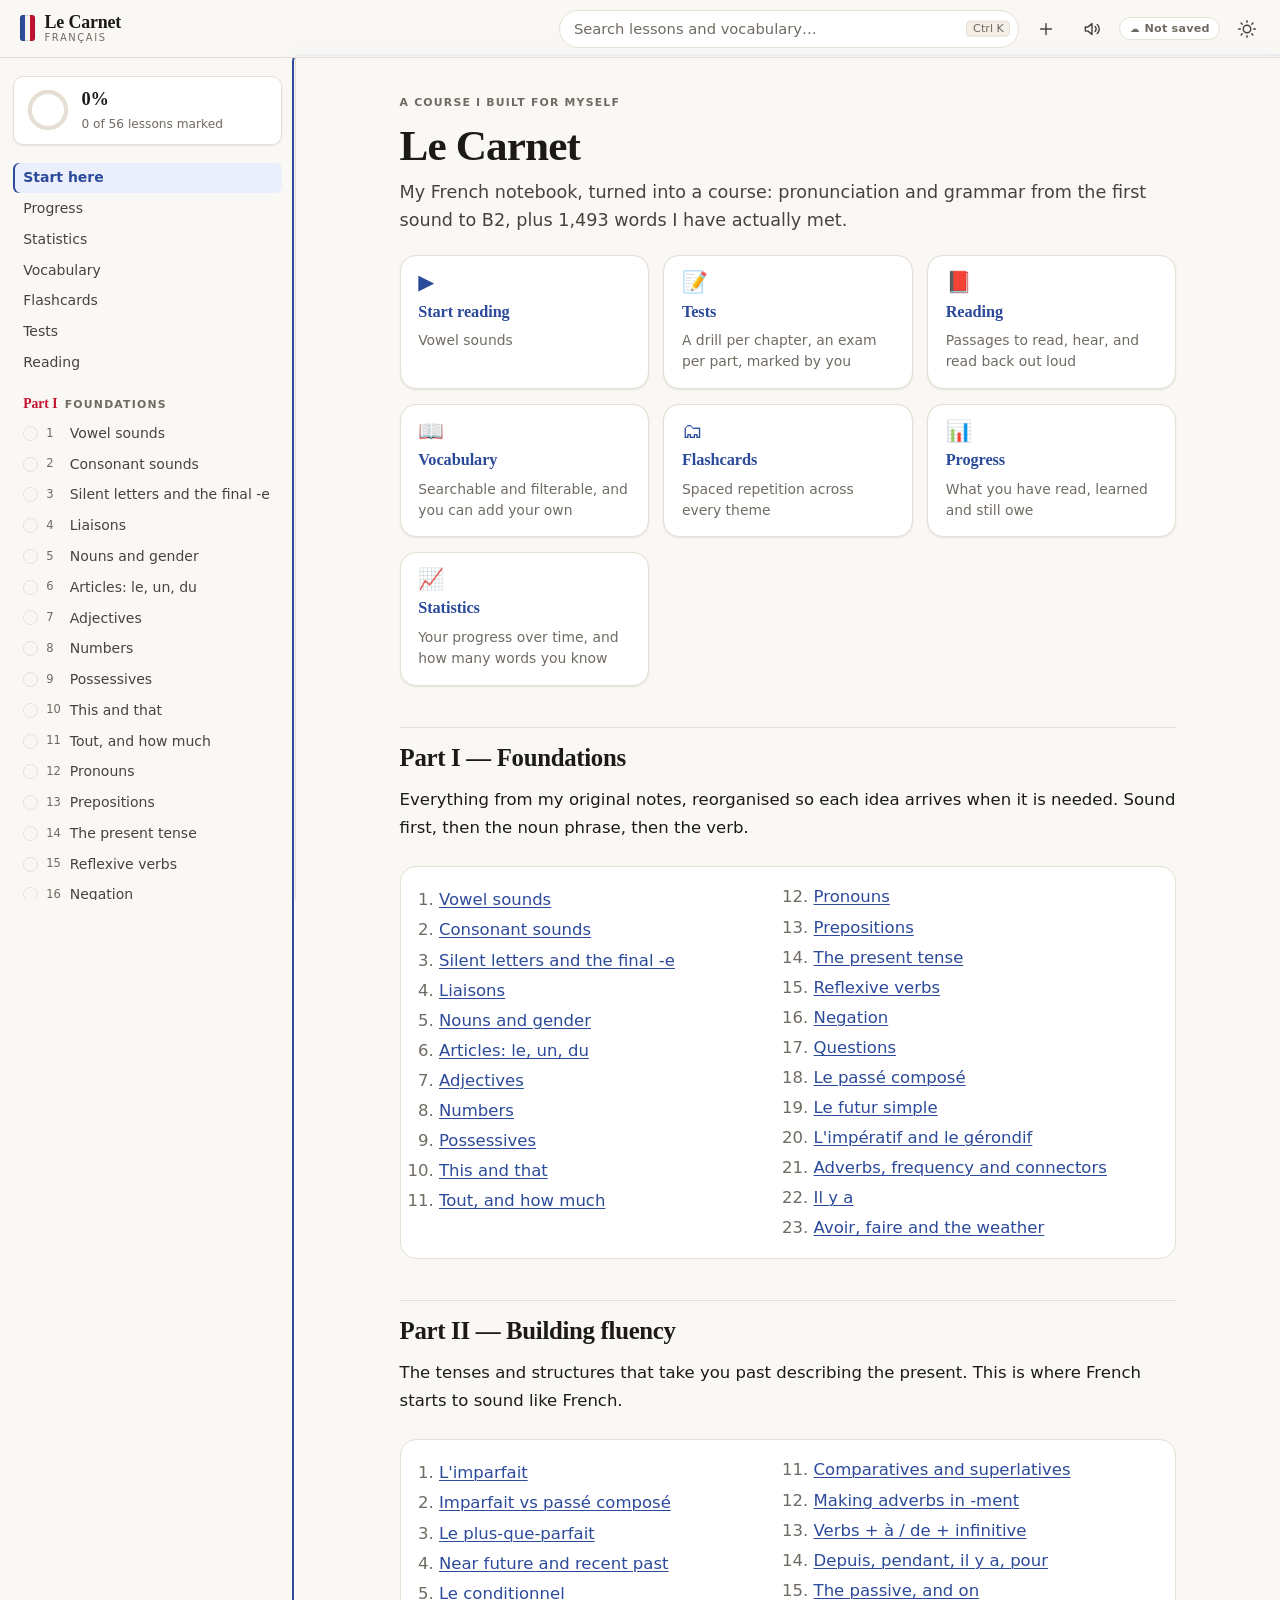
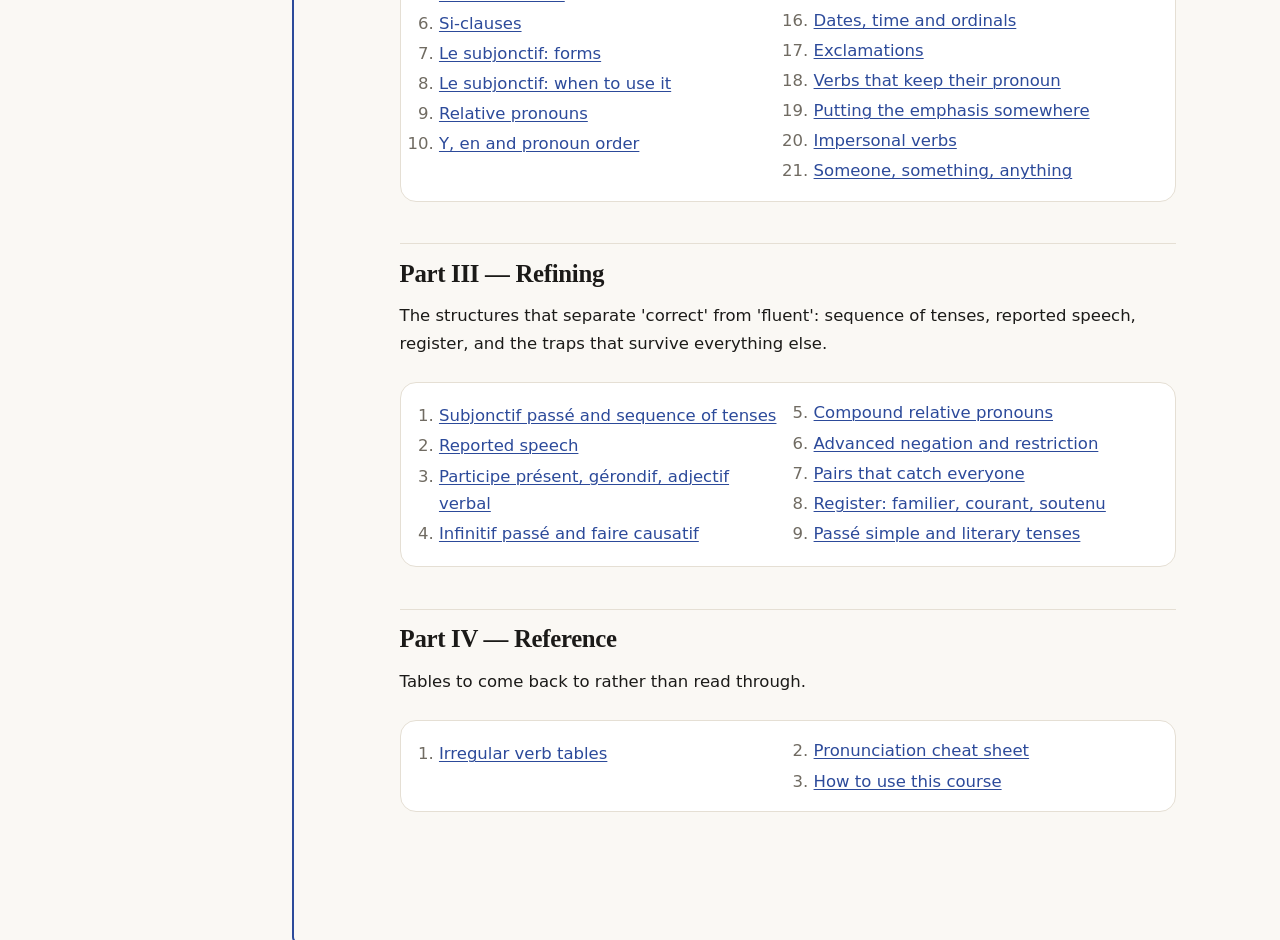
==== commit 4ef68b96: "v for a new word, Cmd+K for the search Two shortcuts asked for by hand position rather than history." ====
--- a/index.html
+++ b/index.html
@@ -32,11 +32,11 @@
   </a>
   <div class="topbar-search">
     <input type="search" id="globalSearch" placeholder="Search lessons and vocabulary…" autocomplete="off" spellcheck="false" aria-label="Search">
-    <kbd>/</kbd>
+    <kbd>&#8984;K</kbd>
     <div id="searchResults" class="search-results" hidden></div>
   </div>
   <div class="quickadd" id="quickAdd">
-    <button class="iconbtn" id="addWordBtn" aria-label="Add a word to your vocabulary" aria-expanded="false" title="Add a word (n)">
+    <button class="iconbtn" id="addWordBtn" aria-label="Add a word to your vocabulary" aria-expanded="false" title="Add a word (v)">
       <svg viewBox="0 0 24 24" aria-hidden="true"><path d="M12 5.5v13M5.5 12h13"/></svg>
     </button>
     <div class="quickadd-menu" id="addWordMenu" hidden></div>
@@ -91,6 +91,7 @@
 <script src="assets/read.js"></script>
 <script src="assets/quiz.js"></script>
 <script src="assets/vocab.js"></script>
+<script src="assets/select.js"></script>
 <script src="assets/app.js"></script>
 <script src="assets/offline.js"></script>
 </body>
--- a/assets/style.css
+++ b/assets/style.css
@@ -174,7 +174,7 @@
 .topbar-search { position: relative; flex: 1; max-width: 460px; margin-left: auto; }
 .topbar-search input {
   width: 100%; height: 38px;
-  padding: 0 2.2rem 0 .85rem;
+  padding: 0 3.6rem 0 .85rem;   /* room for the ⌘K hint, not just a slash */
   font: inherit; font-size: .92rem;
   color: var(--ink);
   background: var(--surface);
@@ -722,7 +722,7 @@
 .vocab-row {
   /* Fixed last column: an `auto` track would resize per row and the
      columns would no longer line up down the list. */
-  display: grid; grid-template-columns: 2.1rem minmax(0,1.15fr) minmax(0,1fr) 8.5rem;
+  display: grid; grid-template-columns: 2.1rem minmax(0,1.15fr) minmax(0,1fr) 5.6rem 2.9rem;
   align-items: baseline; gap: .7rem;
   padding: .5rem .85rem;
   border-bottom: 1px solid var(--line-soft);
@@ -750,9 +750,12 @@
 .vocab-row.is-known .v-know { background: var(--vert); border-color: var(--vert); color: var(--on-accent); }
 .vocab-row.is-known .v-fr, .vocab-row.is-known .v-en { opacity: .55; }
 @media (max-width: 620px) {
-  .vocab-row { grid-template-columns: 1.9rem 1fr; }
+  /* The type and gender tag is what a narrow screen drops. The edit button
+     is not: it moves up beside the French instead. */
+  .vocab-row { grid-template-columns: 1.9rem 1fr auto; }
   .vocab-row .v-tag { display: none; }
   .vocab-row .v-en { grid-column: 2; }
+  .vocab-row .v-edit { grid-column: 3; grid-row: 1; align-self: center; }
 }
 
 /* ---------------------------------------------------------- flashcards */
@@ -1064,10 +1067,16 @@
   content: "•"; margin-left: .4rem; color: var(--bleu);
 }
 .v-edit {
-  padding: 0; font: inherit; color: var(--bleu);
+  padding: 0; color: var(--muted);
+  font: inherit; font-size: .68rem; letter-spacing: .06em; text-transform: uppercase;
   background: none; border: 0; border-bottom: 1px dotted currentColor;
-  cursor: pointer;
-}
+  cursor: pointer; justify-self: end; align-self: baseline; white-space: nowrap;
+}
+.v-edit:hover { color: var(--bleu); }
+/* The button itself is the marker: it reads "edited" and goes blue, so
+   the list shows at a glance which glosses you have rewritten. */
+.vocab-row.is-edited .v-edit { color: var(--bleu); }
+.vocab-embed .word-form { margin-top: 1rem; }
 
 @media (max-width: 560px) {
   .word-fields { grid-template-columns: 1fr; }
@@ -1438,3 +1447,71 @@
   .offline-glyph { font-size: .95rem; }
 }
 @media print { .offline-pill { display: none; } }
+
+/* ---------------------------------------------------------- selection bubble */
+
+/* Select any phrase, anywhere, and this appears above it: hear it read, or
+   read it back into the microphone and be scored. Positioned in viewport
+   coordinates by select.js, so it is fixed rather than absolute. */
+.sel-bubble {
+  position: fixed; z-index: 60; max-width: min(92vw, 30rem);
+  padding: .45rem; border: 1px solid var(--line);
+  border-radius: var(--r-md); background: var(--surface);
+  box-shadow: var(--shadow-md); font-family: var(--sans);
+}
+.sel-bubble[hidden] { display: none; }
+.sel-row { display: flex; flex-wrap: wrap; gap: .35rem; align-items: center; }
+.sel-btn {
+  padding: .35rem .6rem; font: inherit; font-size: .85rem; line-height: 1.2;
+  color: var(--ink); background: var(--surface-2);
+  border: 1px solid var(--line); border-radius: 999px; cursor: pointer;
+  white-space: nowrap;
+}
+.sel-btn:hover, .sel-btn:focus-visible { border-color: var(--bleu); color: var(--bleu); outline: none; }
+.sel-btn[disabled] { opacity: .65; cursor: default; }
+.sel-btn-mic { background: var(--bleu-soft); border-color: color-mix(in srgb, var(--bleu) 30%, transparent); }
+.sel-close { margin-left: auto; padding: .35rem .55rem; color: var(--muted); font-size: 1rem; }
+
+.sel-heard {
+  display: flex; flex-wrap: wrap; gap: .4rem; align-items: baseline;
+  margin: .55rem .15rem 0;
+}
+.sel-pct { margin-left: auto; color: var(--muted); font-size: .8rem; }
+.sel-pct.is-pass { color: var(--vert); font-weight: 700; }
+.sel-note { margin: .35rem .15rem 0; color: var(--muted); font-size: .82rem; }
+.sel-note.is-bad { color: var(--rouge); }
+
+/* A finger is not a pointer. On a phone the bubble is the whole interface
+   for a selected phrase, and it has to be hit while the system's own Copy /
+   Look Up callout is sitting next to it, so the buttons get a real target. */
+@media (pointer: coarse) {
+  .sel-bubble { padding: .5rem; max-width: min(94vw, 26rem); }
+  .sel-btn { padding: .55rem .85rem; font-size: .95rem; min-height: 44px; }
+  .sel-close { padding: .55rem .7rem; font-size: 1.15rem; }
+}
+
+/* No mouse selection worth a bubble on paper. */
+@media print { .sel-bubble { display: none; } }
+
+/* Tests: cross-chapter sets and the questions that keep catching you.
+   The chip list is deliberately small: it is a pointer to a drill, not a
+   scoreboard, and a long one would read as a list of failures. */
+.test-weak {
+  background: var(--rouge-soft);
+  border: 1px solid var(--rouge);
+  border-radius: var(--r-md);
+  padding: 14px 16px;
+  margin: 18px 0 6px;
+}
+.test-weak h2 { margin: 0 0 4px; font-size: 1.05rem; }
+.test-weak p { margin: 0; font-size: .92rem; color: var(--ink-soft); }
+.test-weak-chips { margin-top: 10px !important; display: flex; flex-wrap: wrap; gap: 6px; }
+.test-weak-none { color: var(--muted); font-size: .9rem; margin: 14px 0 0; }
+.test-groupline { color: var(--muted); font-size: .92rem; margin: 0 0 10px; }
+.test-tile-blurb {
+  display: block;
+  font-size: .85rem;
+  color: var(--muted);
+  margin: 4px 0 2px;
+  line-height: 1.4;
+}
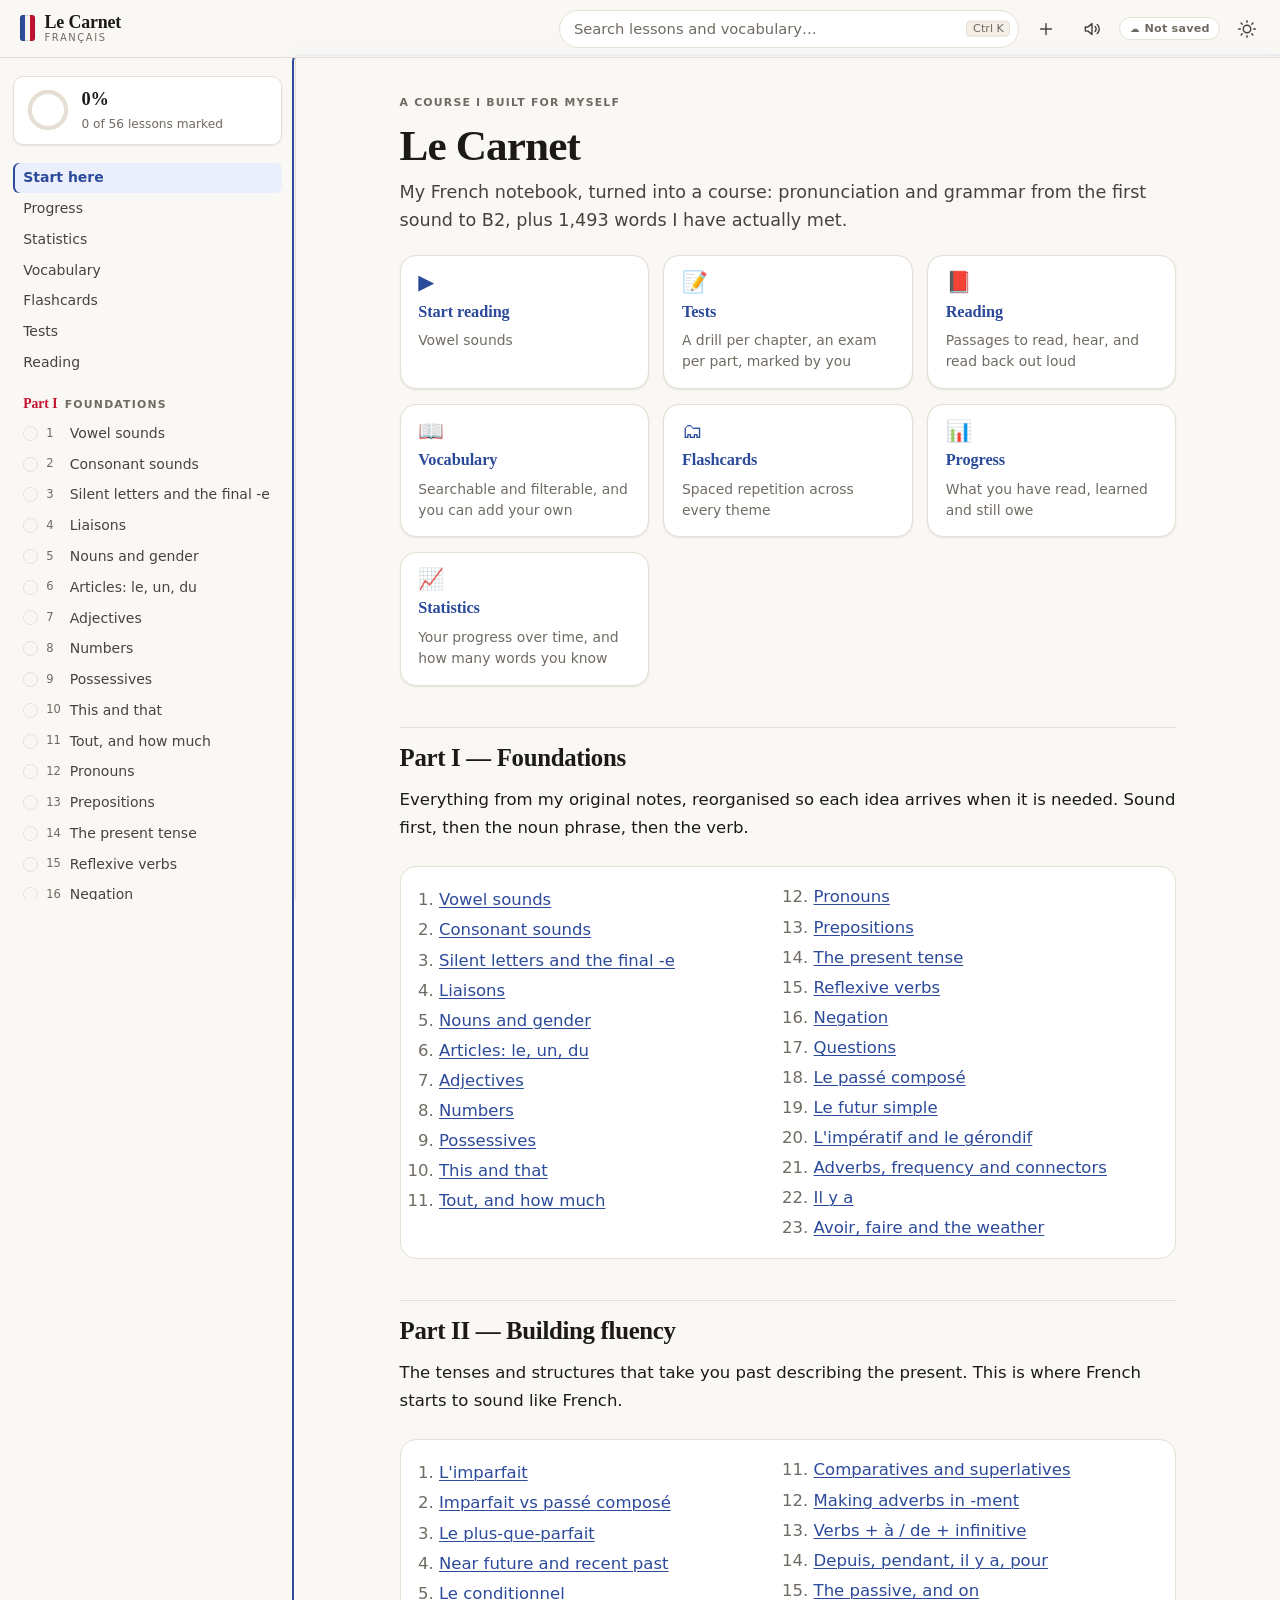
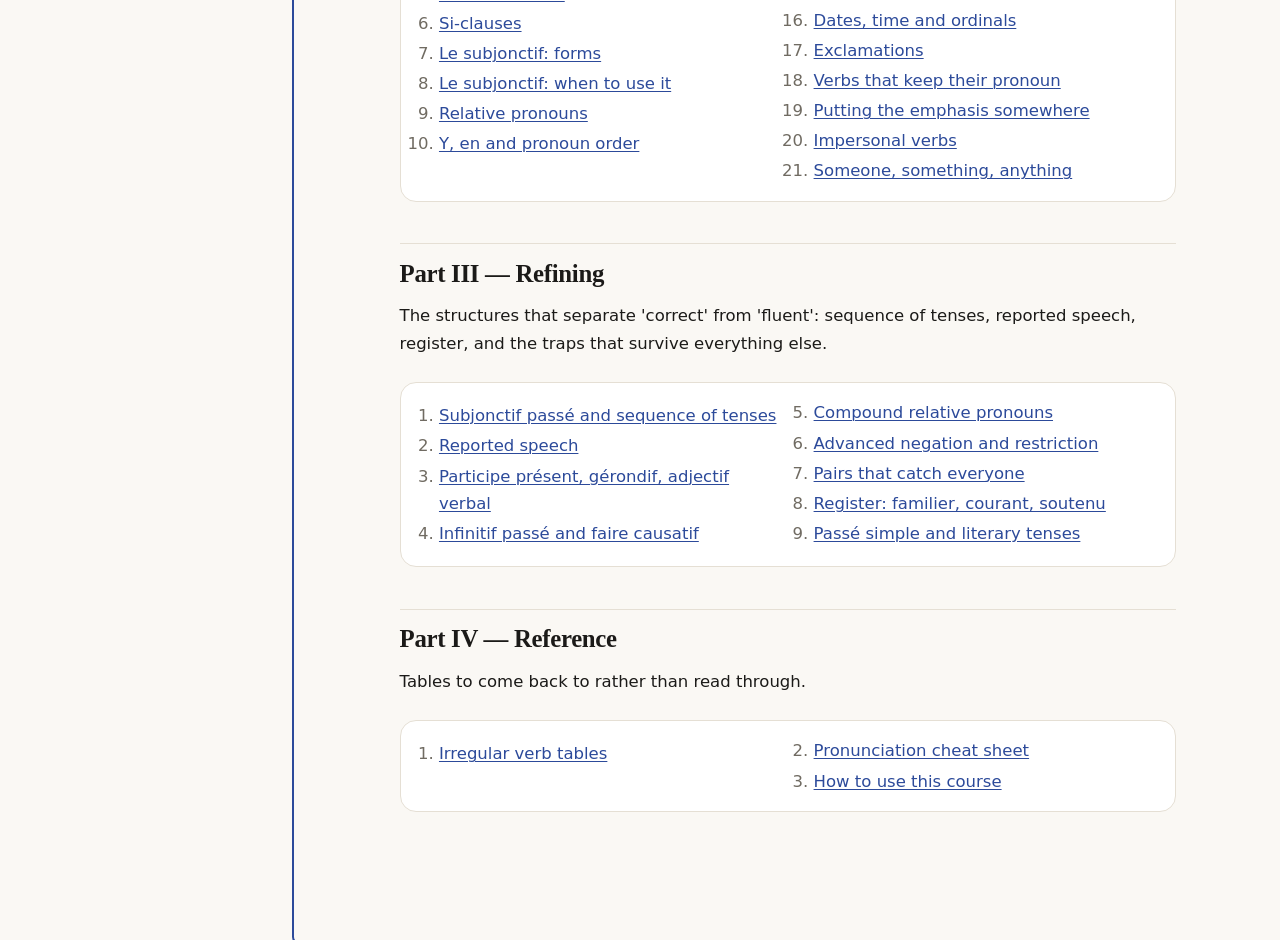
==== commit 3cbc26a4: "Keep the browser from translating the page Chrome saw French (or Hebrew) under lang="en" and machine" ====
--- a/index.html
+++ b/index.html
@@ -1,7 +1,8 @@
 <!DOCTYPE html>
-<html lang="en">
+<html lang="en" translate="no">
 <head>
 <meta charset="utf-8">
+<meta name="google" content="notranslate">
 <meta name="viewport" content="width=device-width, initial-scale=1">
 <!-- No third-party code, ever: scripts and styles may only come from this
      origin, and the only host the page may talk to is GitHub's gist API.
--- a/assets/style.css
+++ b/assets/style.css
@@ -881,6 +881,23 @@
 /* Add is off while the word is already on the list, and has to look it. */
 .qa-actions .btn:disabled { opacity: .45; cursor: not-allowed; }
 .qa-link { font-size: .78rem; color: var(--muted); }
+/* The word field shares its row with the microphone. */
+.qa-field { display: flex; gap: .3rem; margin-bottom: .4rem; }
+.qa-field .qa-in { flex: 1; min-width: 0; margin-bottom: 0; }
+.qa-tool {
+  flex: none; min-width: 2.4rem; padding: 0 .45rem;
+  font: inherit; font-size: 1rem; color: var(--ink);
+  background: var(--surface-2); border: 1px solid var(--line);
+  border-radius: var(--r-sm); cursor: pointer;
+}
+.qa-tool:hover { border-color: var(--bleu); }
+.qa-tool.is-on { color: var(--on-accent); background: var(--bleu); border-color: var(--bleu); }
+/* What a tapped word lost on the way in, with the way to put it back. */
+.qa-drop { margin: -.1rem 0 .45rem; font-size: .78rem; line-height: 1.45; color: var(--muted); }
+.qa-keep {
+  padding: 0; font: inherit; color: var(--bleu);
+  background: none; border: 0; text-decoration: underline; cursor: pointer;
+}
 
 @media (max-width: 560px) {
   /* Room for two fields matters more than sitting under the button. */
@@ -1344,19 +1361,36 @@
 .rd-card {
   display: flex; flex-direction: column; gap: .25rem;
   padding: .9rem 1rem;
-  color: var(--ink); text-decoration: none;
   background: var(--surface); border: 1px solid var(--line);
   border-left: 3px solid var(--line); border-radius: var(--r-sm);
 }
 .rd-card:hover { background: var(--surface-2); border-left-color: var(--bleu); }
 .rd-card.lv1 { border-left-color: var(--or); }
 .rd-card.lv2 { border-left-color: var(--vert); }
+/* Not a warning, a heads-up: the passage is readable, just early. */
+.rd-card.is-early { border-left-style: dashed; }
+.rd-card-main {
+  display: flex; flex-direction: column; gap: .25rem;
+  color: var(--ink); text-decoration: none;
+}
 .rd-card-title { font-family: var(--serif); font-size: 1.08rem; font-weight: 600; }
 .rd-card-blurb { color: var(--ink-soft); font-size: .86rem; line-height: 1.5; }
 .rd-card-meta { color: var(--muted); font-size: .78rem; }
 
+.rd-need {
+  margin: .45rem 0 0; padding-top: .45rem;
+  border-top: 1px solid var(--line);
+  color: var(--muted); font-size: .78rem; line-height: 1.6;
+}
+.rd-need a { color: var(--or); text-decoration: none; border-bottom: 1px dotted currentColor; }
+.rd-need a:hover { color: var(--bleu); }
+.rd-need-more { opacity: .8; }
+.rd-ready { color: var(--vert); }
+
 .rd-grammar { color: var(--muted); font-size: .85rem; }
 .rd-grammar a { color: var(--bleu); }
+/* A chapter the reader has not covered, called out where it is used. */
+.rd-grammar a.is-unread { color: var(--or); font-weight: 600; }
 
 .rd-toolbar {
   display: flex; align-items: center; gap: .6rem; flex-wrap: wrap;
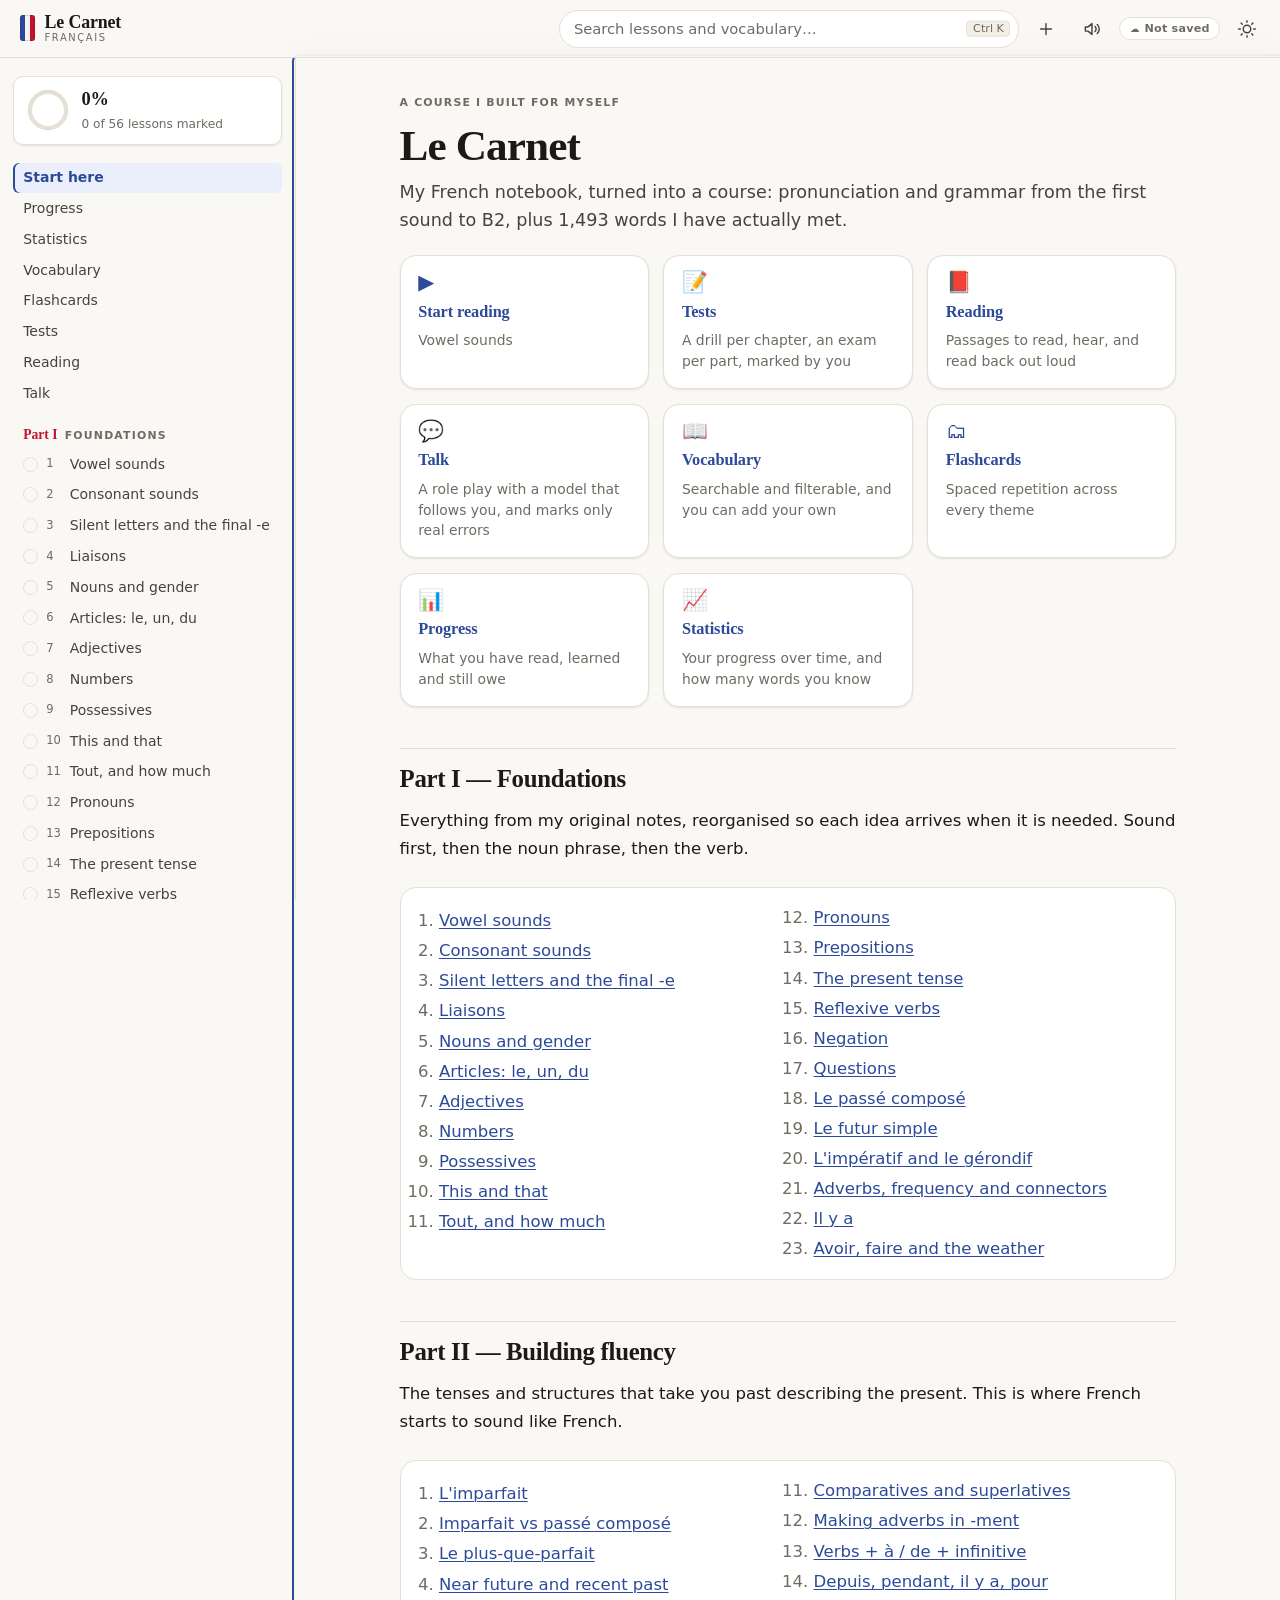
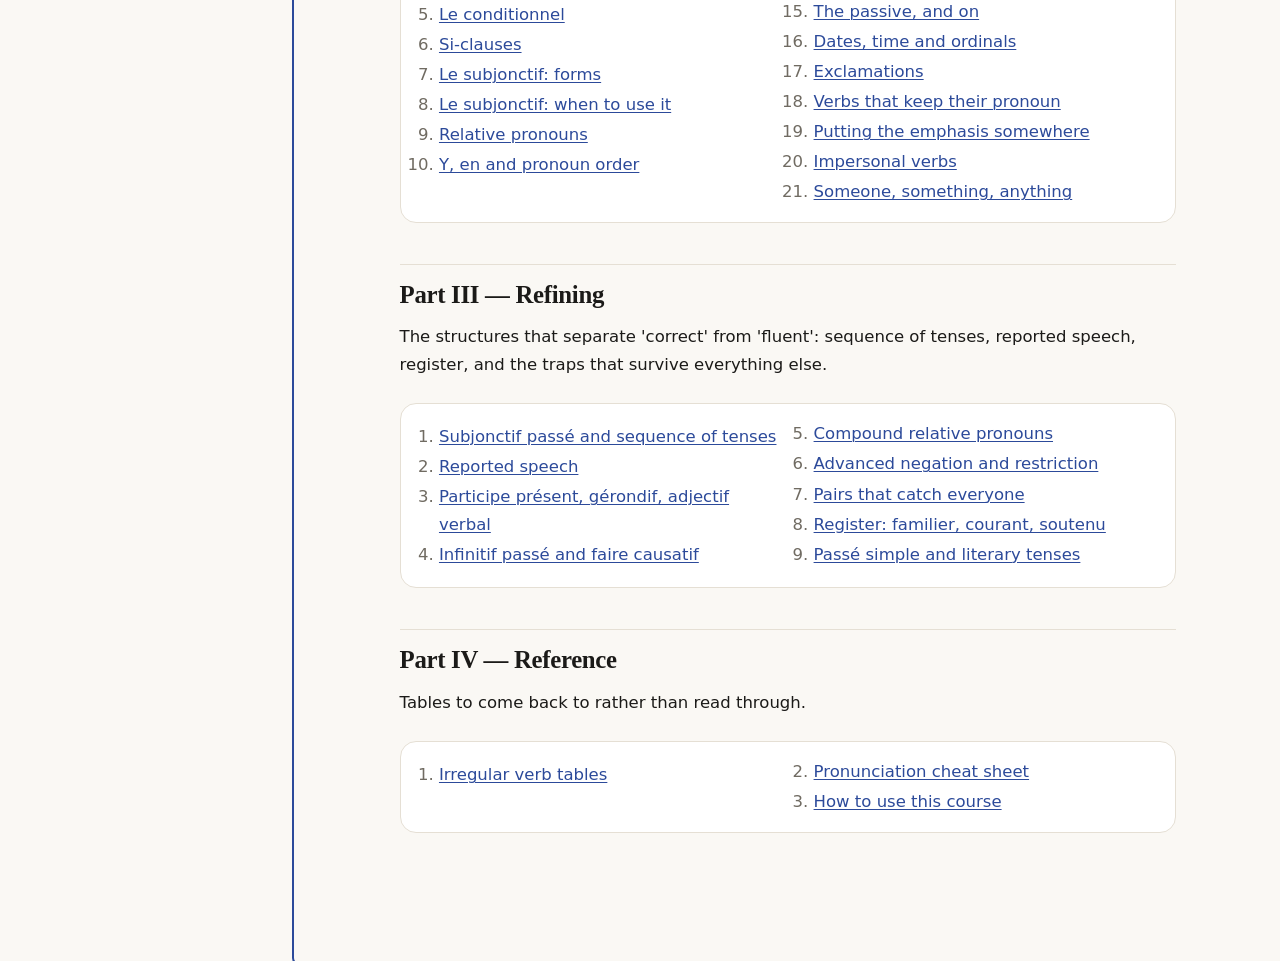
==== commit 3d1a35d4: "Add Talk: role play with a model that follows the learner A new section that plays a character in ei" ====
--- a/index.html
+++ b/index.html
@@ -5,9 +5,10 @@
 <meta name="google" content="notranslate">
 <meta name="viewport" content="width=device-width, initial-scale=1">
 <!-- No third-party code, ever: scripts and styles may only come from this
-     origin, and the only host the page may talk to is GitHub's gist API.
-     That is what keeps the sync token out of anyone else's reach. -->
-<meta http-equiv="Content-Security-Policy" content="default-src 'none'; script-src 'self'; style-src 'self' 'unsafe-inline'; img-src 'self' data:; font-src 'self'; connect-src 'self' https://api.github.com https://gist.githubusercontent.com; worker-src 'self'; manifest-src 'self'; form-action 'none'; base-uri 'none'">
+     origin. The page may talk to GitHub's gist API (sync) and, only on the Talk
+     page and only with a key you paste yourself, to api.anthropic.com. The sync
+     token and that key live under separate storage names and never meet. -->
+<meta http-equiv="Content-Security-Policy" content="default-src 'none'; script-src 'self'; style-src 'self' 'unsafe-inline'; img-src 'self' data:; font-src 'self'; connect-src 'self' https://api.github.com https://gist.githubusercontent.com https://api.anthropic.com; worker-src 'self'; manifest-src 'self'; form-action 'none'; base-uri 'none'">
 <meta name="referrer" content="no-referrer">
 <title>Le Carnet — a French course</title>
 <meta name="description" content="A self-made French course: pronunciation, grammar A1 through B2, 1500-word vocabulary browser and spaced-repetition flashcards.">
@@ -90,6 +91,7 @@
 <script src="assets/speech.js"></script>
 <script src="assets/test.js"></script>
 <script src="assets/read.js"></script>
+<script src="assets/roleplay.js"></script>
 <script src="assets/quiz.js"></script>
 <script src="assets/vocab.js"></script>
 <script src="assets/select.js"></script>
--- a/assets/style.css
+++ b/assets/style.css
@@ -876,6 +876,21 @@
 .qa-note.is-new { color: var(--bleu); }
 .qa-note.is-dupe { color: var(--rouge); }
 .qa-note.is-done { color: var(--vert); }
+/* The duplicate named in the note: tap it to fix the entry. */
+.qa-edit {
+  padding: 0; font: inherit; color: inherit; background: none; border: 0;
+  text-align: left; text-decoration: underline dotted; text-underline-offset: 2px; cursor: pointer;
+}
+.qa-edit:hover { text-decoration-style: solid; }
+/* The word form, over the page. */
+.word-modal {
+  position: fixed; inset: 0; z-index: 200;
+  display: flex; align-items: flex-start; justify-content: center;
+  padding: 10vh 16px 16px; overflow-y: auto;
+  background: rgba(0, 0, 0, .5);
+}
+.word-modal-box { width: 100%; max-width: 560px; }
+.word-modal-box .word-form { margin: 0; box-shadow: var(--shadow-md); }
 .qa-actions { display: flex; align-items: center; gap: .6rem; margin-top: .35rem; }
 .qa-actions .btn { flex: 1; }
 /* Add is off while the word is already on the list, and has to look it. */
@@ -1423,6 +1438,8 @@
 .rd-gloss strong { font-family: var(--serif); font-size: 1.1rem; }
 .rd-gloss span { color: var(--ink-soft); }
 .rd-nogloss { color: var(--muted); font-style: italic; }
+/* The list's form of a word tapped in another one: mangeons → manger. */
+.rd-gloss .rd-via { color: var(--muted); }
 
 .rd-aloud-note { color: var(--muted); font-size: .88rem; line-height: 1.6; }
 .rd-aloud { display: grid; gap: .8rem; }
@@ -1549,3 +1566,95 @@
   margin: 4px 0 2px;
   line-height: 1.4;
 }
+
+/* ---------------------------------------------------------- talk (role play) */
+
+.talk-card { text-align: left; font: inherit; color: inherit; cursor: pointer; }
+.talk-card:hover { border-color: var(--bleu); }
+.talk-key {
+  display: flex; align-items: center; gap: .8rem; flex-wrap: wrap;
+  margin: 1.2rem 0; padding: .7rem 1rem;
+  background: var(--surface-2); border: 1px solid var(--line); border-radius: var(--r-md);
+  font-size: .88rem;
+}
+.talk-key-empty { display: block; }
+.talk-key-empty p { margin: 0 0 .6rem; }
+.talk-key form { display: flex; gap: .5rem; flex-wrap: wrap; }
+.talk-key input[type="password"] {
+  flex: 1 1 16rem; padding: .45rem .7rem; font: inherit; color: var(--ink);
+  background: var(--bg); border: 1px solid var(--line); border-radius: var(--r-sm);
+}
+.talk-key input.is-needed { outline: 2px solid var(--rouge); outline-offset: 1px; }
+.talk-key select { font: inherit; margin-left: .3rem; }
+.talk-past { list-style: none; margin: .6rem 0 1.4rem; padding: 0; }
+.talk-past li {
+  display: flex; align-items: center; gap: .8rem; flex-wrap: wrap;
+  padding: .5rem 0; border-bottom: 1px solid var(--line-soft);
+}
+.talk-past-meta { color: var(--muted); font-size: .8rem; flex: 1; }
+.talk-note { color: var(--muted); font-size: .8rem; margin-top: 1.4rem; }
+.talk-back { margin: 0 0 .4rem; font-size: .85rem; }
+
+.talk-scene {
+  margin: .6rem 0 1.2rem; padding: .8rem 1rem; font-size: .92rem;
+  background: var(--surface-2); border: 1px solid var(--line); border-radius: var(--r-md);
+}
+.talk-scene p { margin: .2rem 0; }
+.talk-targets { margin-top: .5rem; font-size: .82rem; color: var(--muted); }
+.talk-chip {
+  display: inline-block; margin: .25rem .3rem 0 0; padding: .1rem .55rem;
+  border: 1px solid var(--line); border-radius: 999px; background: var(--surface);
+}
+
+.talk-log { display: flex; flex-direction: column; gap: .9rem; margin: 1rem 0; }
+.talk-msg { display: flex; flex-direction: column; max-width: min(46rem, 100%); }
+.talk-ai { align-items: flex-start; position: relative; }
+.talk-you { align-items: flex-end; align-self: flex-end; }
+.talk-bubble {
+  padding: .6rem .9rem; border-radius: var(--r-lg); line-height: 1.55;
+  border: 1px solid var(--line); background: var(--surface); white-space: pre-wrap;
+}
+.talk-you .talk-bubble { background: var(--bleu-soft); border-color: color-mix(in srgb, var(--bleu) 30%, var(--line)); }
+.talk-play {
+  margin-top: .2rem; padding: .05rem .5rem; font-size: .7rem; cursor: pointer;
+  color: var(--muted); background: none; border: 1px solid var(--line); border-radius: 999px;
+}
+.talk-play:hover { color: var(--bleu); border-color: var(--bleu); }
+.talk-play.is-speaking { color: var(--bleu); border-color: var(--bleu); }
+.talk-typing .talk-bubble { color: var(--muted); }
+
+.talk-fb { margin-top: .3rem; font-size: .84rem; max-width: 100%; }
+.talk-ok { color: var(--vert); }
+.talk-fix {
+  margin-top: .25rem; padding: .4rem .7rem; text-align: left;
+  border-left: 3px solid var(--or); background: var(--or-soft); border-radius: var(--r-sm);
+}
+.talk-fix s { color: var(--rouge); }
+.talk-why { display: block; color: var(--ink-soft); margin-top: .1rem; }
+.talk-theme {
+  display: inline-block; padding: 0 .45rem; margin-right: .3rem;
+  font: 600 .66rem var(--sans); text-transform: uppercase; letter-spacing: .06em;
+  color: var(--or); border: 1px solid color-mix(in srgb, var(--or) 40%, transparent); border-radius: 999px;
+}
+.talk-better { margin-top: .25rem; color: var(--ink-soft); }
+.talk-help, .talk-hint .talk-help {
+  margin-top: .3rem; padding: .5rem .8rem; white-space: pre-wrap; text-align: left;
+  background: var(--vert-soft); border-left: 3px solid var(--vert); border-radius: var(--r-sm);
+}
+.talk-hint { align-self: center; }
+
+.talk-error {
+  margin: .6rem 0; padding: .6rem .9rem; font-size: .88rem;
+  color: var(--rouge); background: var(--rouge-soft); border-radius: var(--r-sm);
+}
+.talk-compose { position: sticky; bottom: 0; padding: .6rem 0 .8rem; background: var(--paper); }
+.talk-compose textarea {
+  width: 100%; margin-top: .5rem; padding: .6rem .8rem; box-sizing: border-box;
+  font: inherit; font-size: 1rem; line-height: 1.55; color: var(--ink);
+  background: var(--surface); border: 1px solid var(--line); border-radius: var(--r-sm); resize: vertical;
+}
+.talk-compose textarea:focus { outline: 2px solid var(--bleu); outline-offset: 1px; }
+.talk-actions { display: flex; gap: .5rem; flex-wrap: wrap; margin-top: .5rem; }
+.talk-themes { display: flex; gap: .3rem; flex-wrap: wrap; }
+.talk-errors li, .talk-redo li { margin-bottom: .5rem; }
+.talk-redo details { display: inline; margin-left: .5rem; }
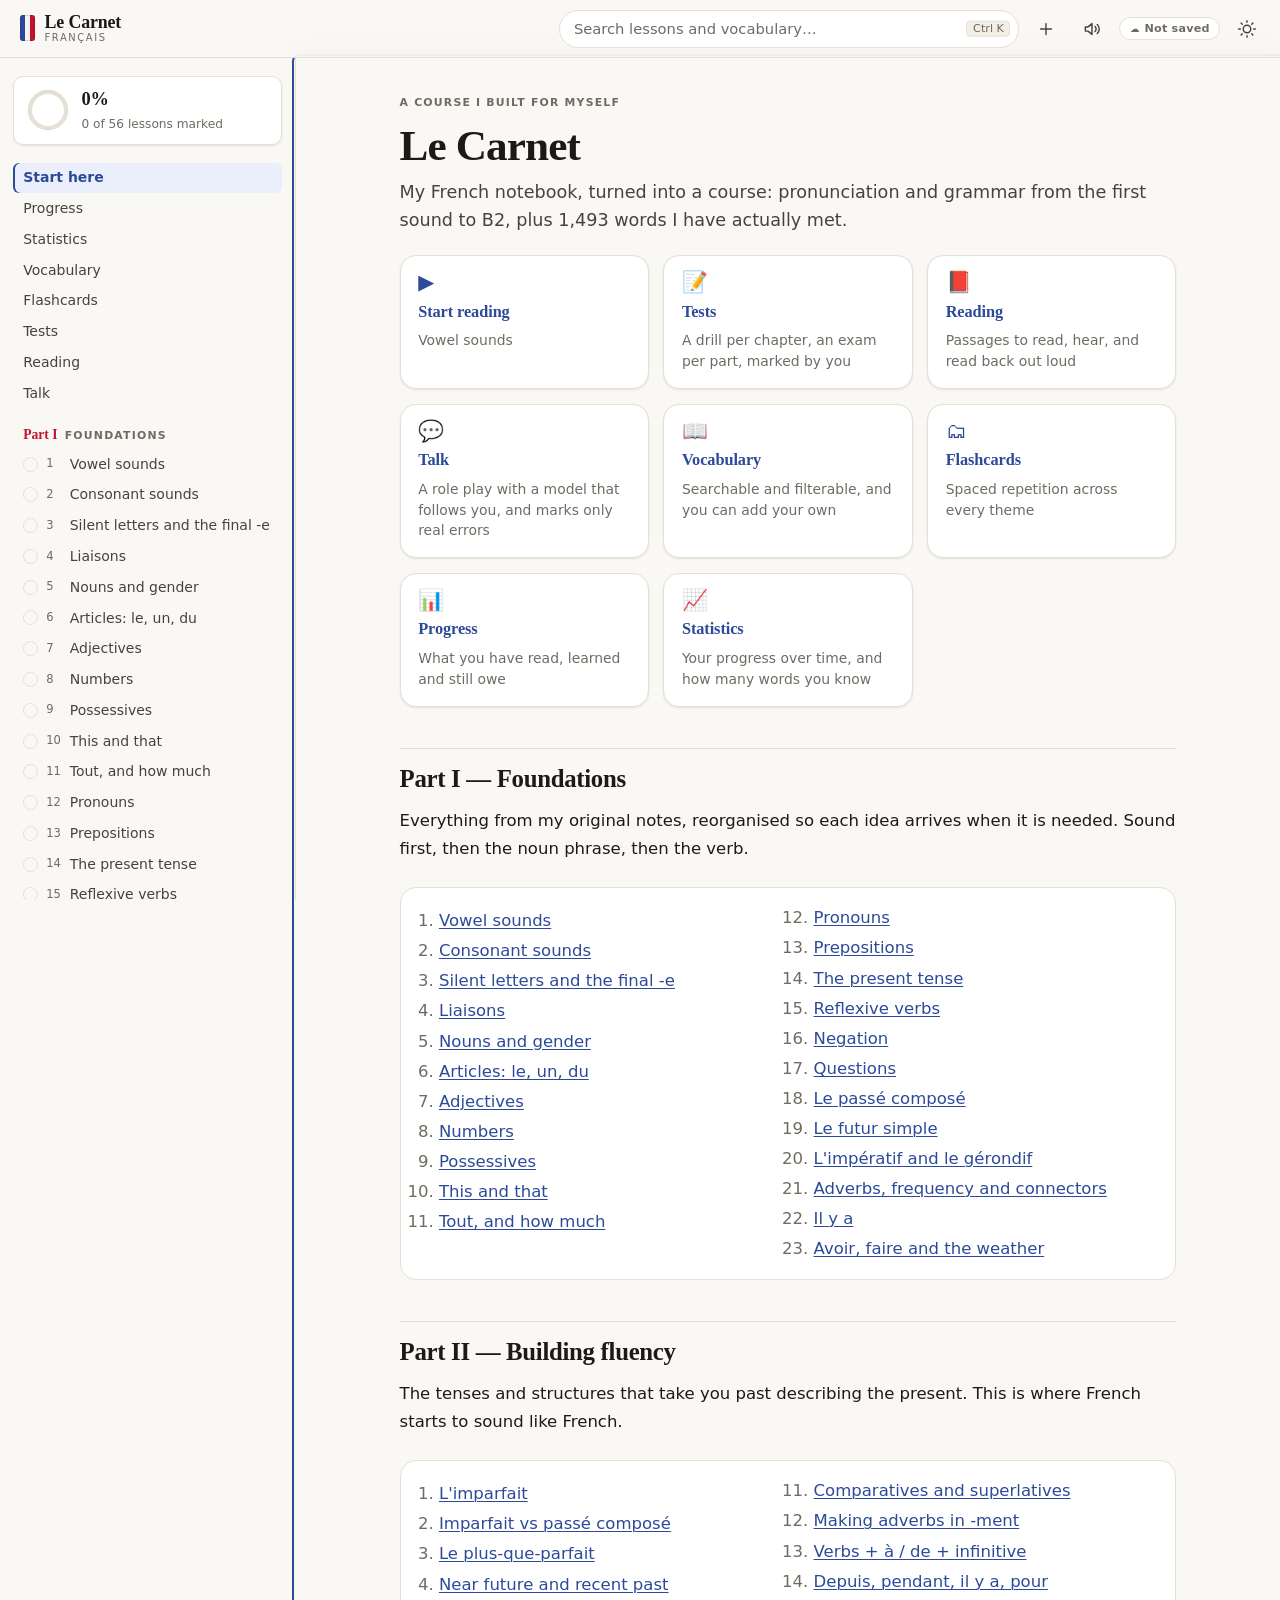
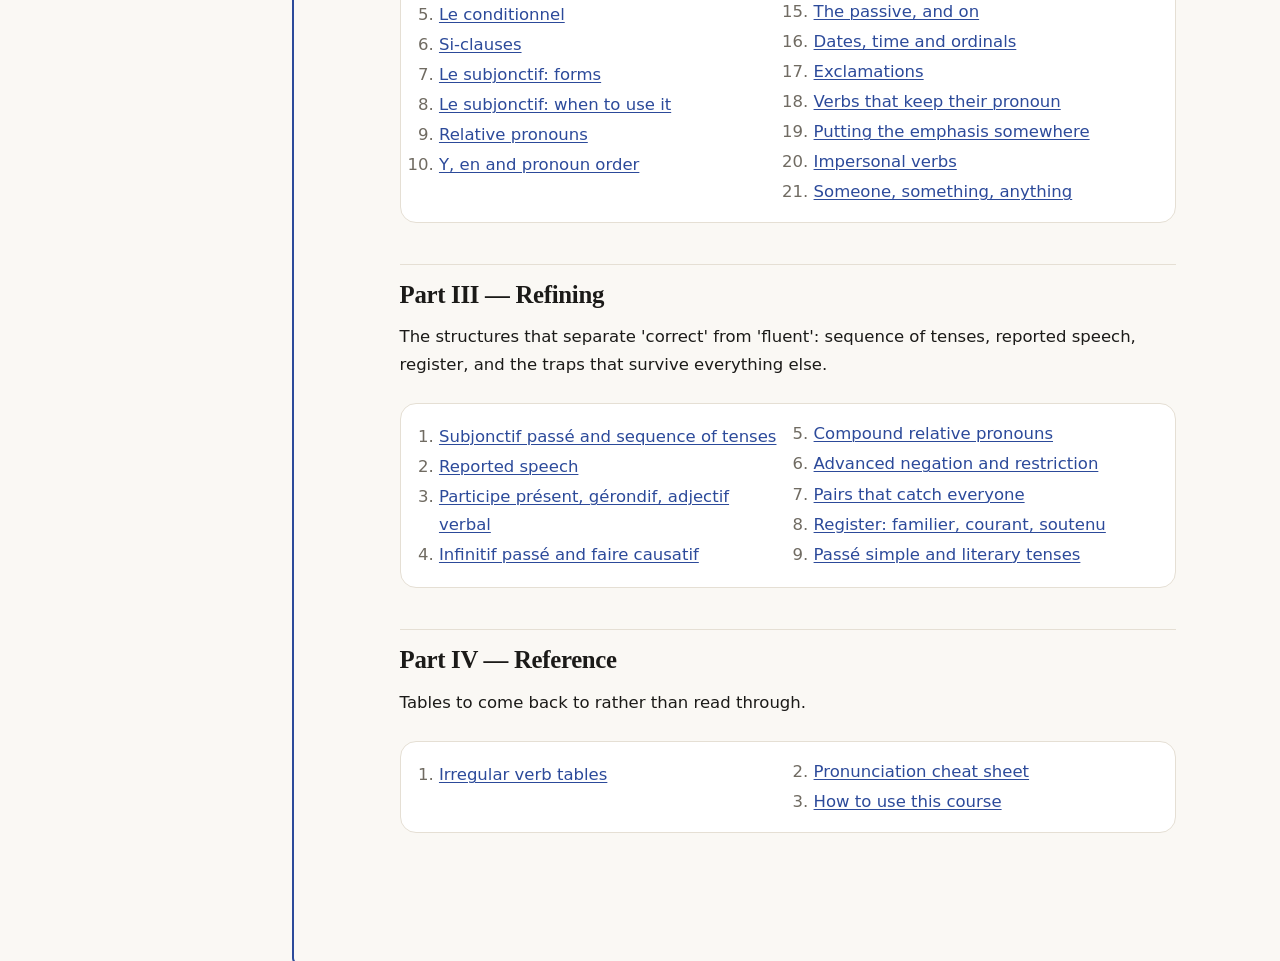
==== commit 394a725e: "Let Talk use Gemini as well as Claude A provider switch with its own key and model per provider. Gem" ====
--- a/index.html
+++ b/index.html
@@ -6,9 +6,10 @@
 <meta name="viewport" content="width=device-width, initial-scale=1">
 <!-- No third-party code, ever: scripts and styles may only come from this
      origin. The page may talk to GitHub's gist API (sync) and, only on the Talk
-     page and only with a key you paste yourself, to api.anthropic.com. The sync
+     page and only with a key you paste yourself, to api.anthropic.com or
+     generativelanguage.googleapis.com (Gemini). The sync
      token and that key live under separate storage names and never meet. -->
-<meta http-equiv="Content-Security-Policy" content="default-src 'none'; script-src 'self'; style-src 'self' 'unsafe-inline'; img-src 'self' data:; font-src 'self'; connect-src 'self' https://api.github.com https://gist.githubusercontent.com https://api.anthropic.com; worker-src 'self'; manifest-src 'self'; form-action 'none'; base-uri 'none'">
+<meta http-equiv="Content-Security-Policy" content="default-src 'none'; script-src 'self'; style-src 'self' 'unsafe-inline'; img-src 'self' data:; font-src 'self'; connect-src 'self' https://api.github.com https://gist.githubusercontent.com https://api.anthropic.com https://generativelanguage.googleapis.com; worker-src 'self'; manifest-src 'self'; form-action 'none'; base-uri 'none'">
 <meta name="referrer" content="no-referrer">
 <title>Le Carnet — a French course</title>
 <meta name="description" content="A self-made French course: pronunciation, grammar A1 through B2, 1500-word vocabulary browser and spaced-repetition flashcards.">
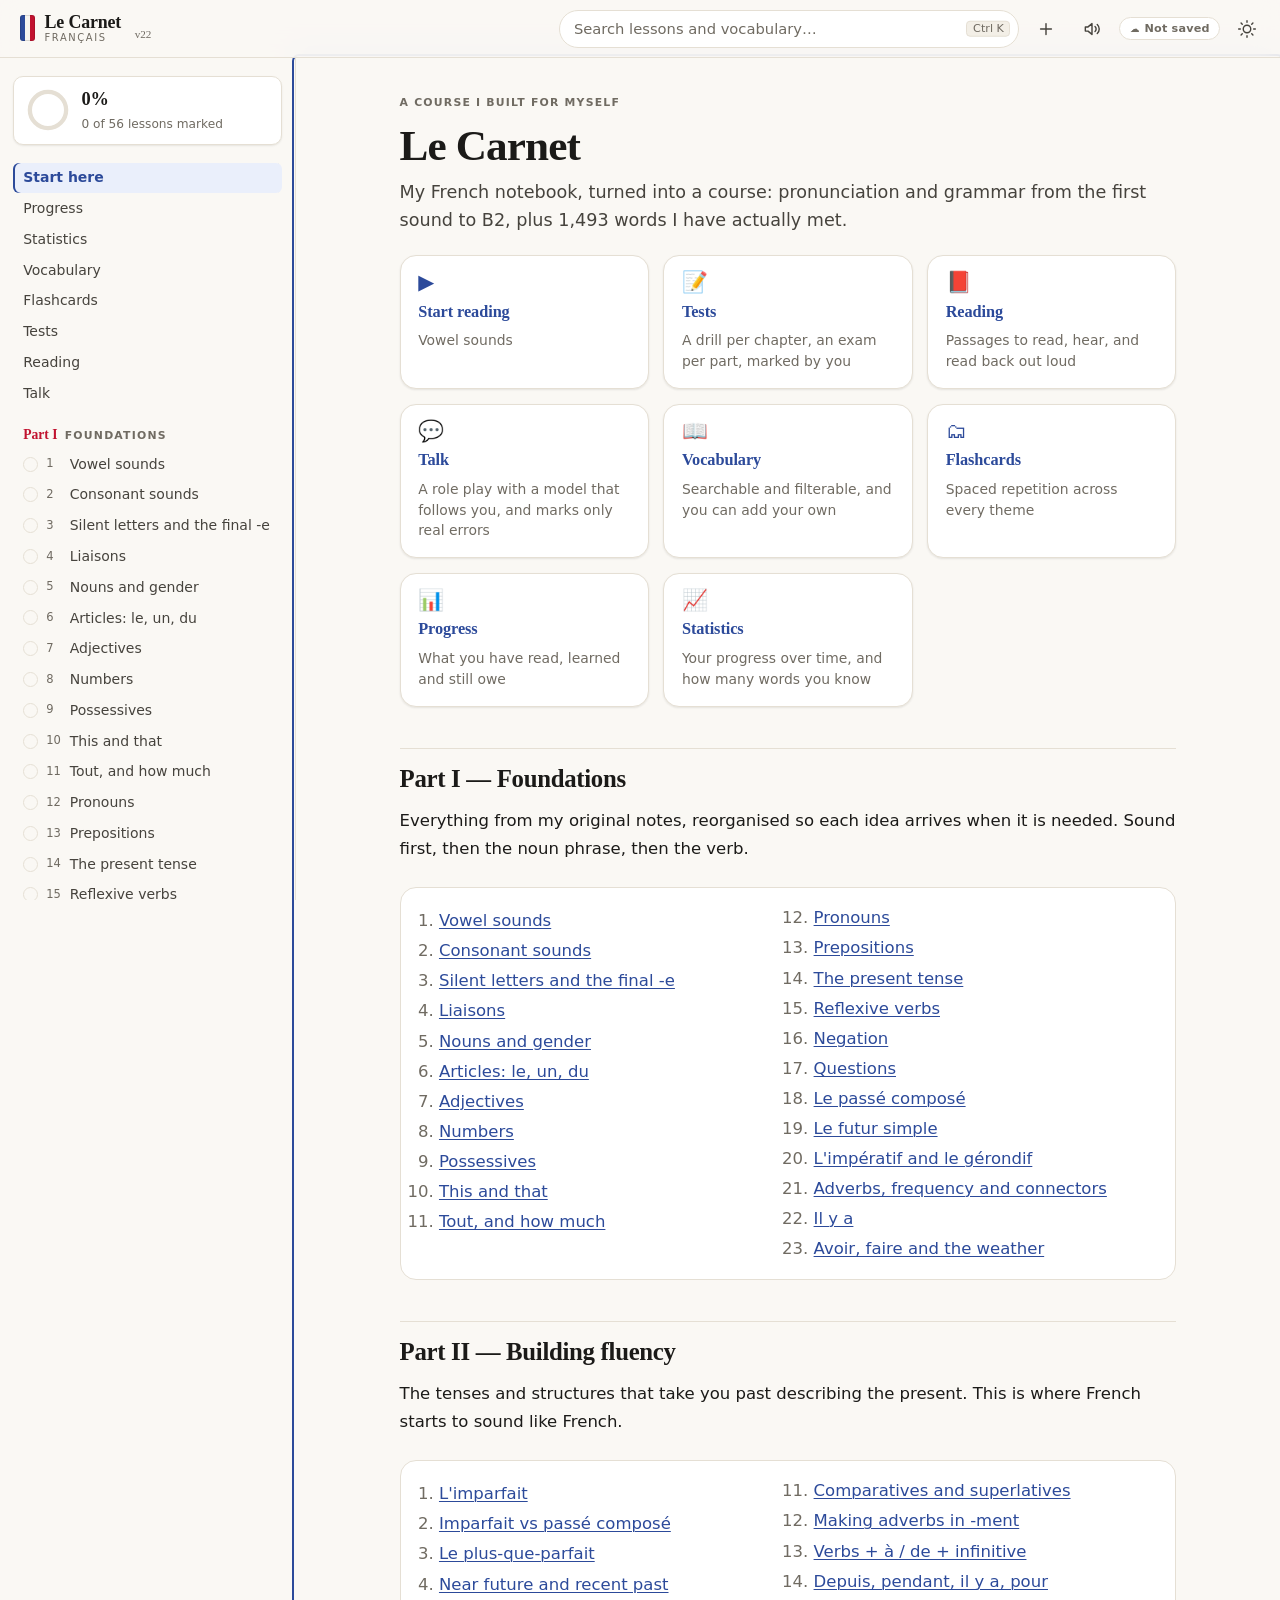
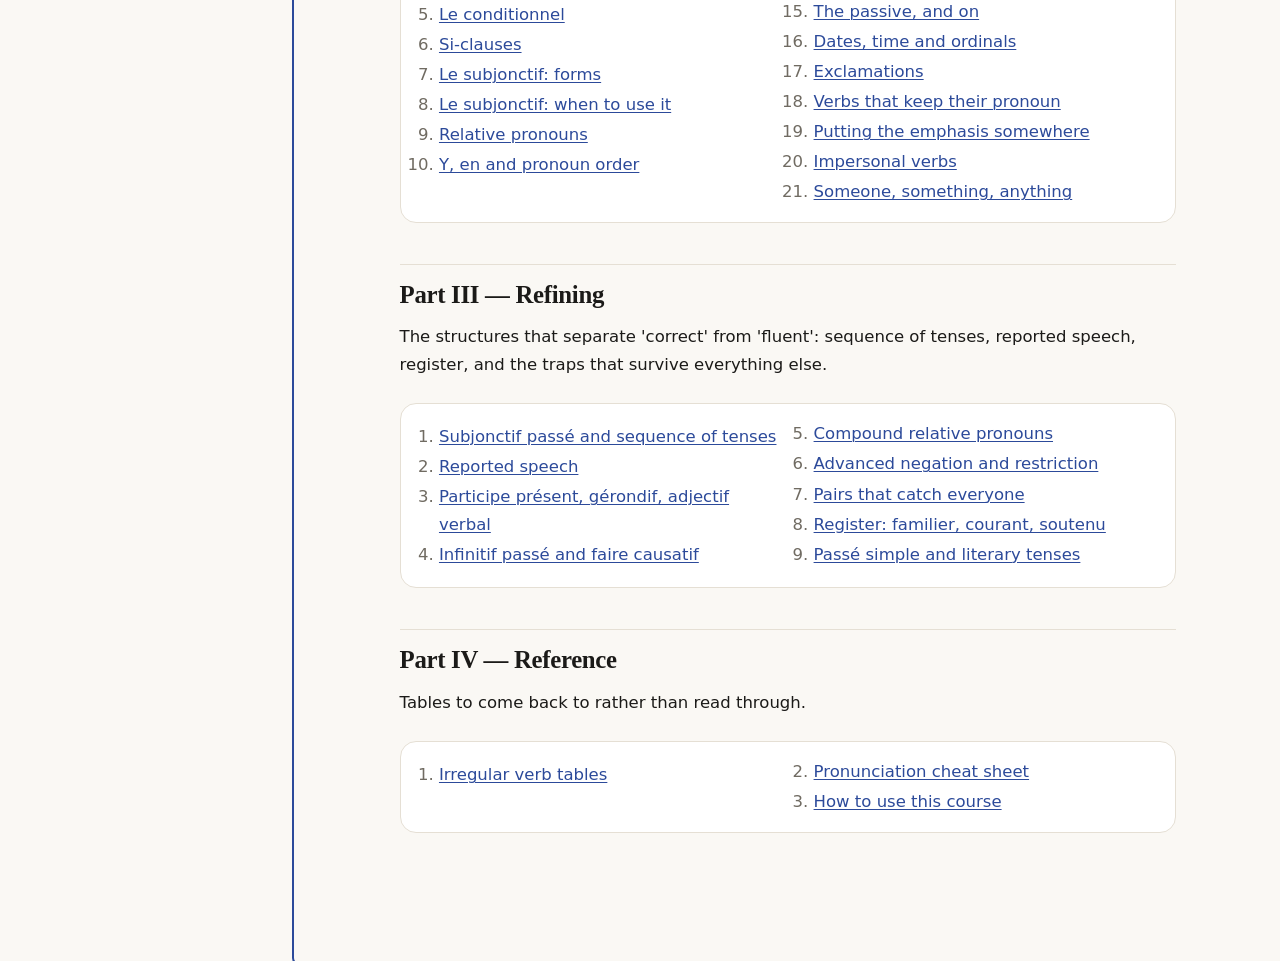
==== commit cf0be85c: "Flashcards: deck of own words from the last N days; show the app version in the top bar" ====
--- a/index.html
+++ b/index.html
@@ -32,6 +32,7 @@
   <a class="brand" href="#/">
     <span class="brand-mark" aria-hidden="true"></span>
     <span class="brand-text">Le&nbsp;Carnet<small>français</small></span>
+    <span class="brand-version" id="appVersion" title="Le Carnet version"></span>
   </a>
   <div class="topbar-search">
     <input type="search" id="globalSearch" placeholder="Search lessons and vocabulary…" autocomplete="off" spellcheck="false" aria-label="Search">
--- a/assets/style.css
+++ b/assets/style.css
@@ -146,6 +146,7 @@
   background: linear-gradient(to right, #2c4a9a 0 33.3%, #f6f4ef 33.3% 66.6%, #c1122f 66.6% 100%);
   box-shadow: inset 0 0 0 1px rgba(0,0,0,.12);
 }
+.brand-version { font-size: .7rem; color: var(--muted, #888); align-self: flex-end; margin-left: 4px; font-variant-numeric: tabular-nums; }
 .brand-text { font-size: 1.12rem; font-weight: 600; letter-spacing: -.01em; line-height: 1.1; }
 .brand-text small {
   display: block; font-family: var(--sans); font-size: .62rem; font-weight: 500;
@@ -1658,3 +1659,82 @@
 .talk-themes { display: flex; gap: .3rem; flex-wrap: wrap; }
 .talk-errors li, .talk-redo li { margin-bottom: .5rem; }
 .talk-redo details { display: inline; margin-left: .5rem; }
+
+.talk-test-out { flex-basis: 100%; font-size: .84rem; color: var(--muted); }
+.talk-test-out.is-ok { color: var(--vert); }
+.talk-test-out.is-bad { color: var(--rouge); }
+
+/* ---------------------------------------------------------- library */
+
+.rd-tabs { display: flex; gap: .25rem; margin: 0 0 1.2rem; border-bottom: 1px solid var(--line); }
+.rd-tabs a {
+  padding: .45rem .9rem; margin-bottom: -1px; color: var(--muted); text-decoration: none;
+  font: 600 .86rem var(--sans); border-bottom: 2px solid transparent;
+}
+.rd-tabs a:hover { color: var(--ink); }
+.rd-tabs a.is-current { color: var(--ink); border-bottom-color: var(--bleu); }
+
+.lb-progress { color: var(--muted); font-size: .86rem; margin: -.4rem 0 1rem; }
+.lb-next {
+  display: flex; flex-direction: column; gap: .3rem; margin: 0 0 1.2rem; padding: 1rem 1.1rem;
+  background: var(--bleu-soft); border: 1px solid var(--line); border-left: 3px solid var(--bleu);
+  border-radius: var(--r-md);
+}
+.lb-next .lb-title { font-size: 1.25rem; }
+.lb-next .lb-links { margin-top: .3rem; }
+.lb-help { margin: 0 0 .6rem; padding: .55rem .9rem; border: 1px solid var(--line); border-radius: var(--r-sm); background: var(--surface); }
+.lb-help summary { cursor: pointer; font-weight: 600; font-size: .9rem; }
+.lb-help ul { margin: .6rem 0 .2rem; padding-left: 1.2rem; font-size: .9rem; color: var(--ink-soft); }
+.lb-ps { margin: .6rem 0 .2rem; border-collapse: collapse; font-size: .88rem; }
+.lb-ps td { padding: .2rem 1rem .2rem 0; border-bottom: 1px solid var(--line-soft); }
+.lb-ps td:last-child { color: var(--muted); }
+.lb-tools { display: flex; flex-wrap: wrap; align-items: center; gap: 1rem; margin: 1.2rem 0 .4rem; color: var(--muted); font-size: .88rem; }
+
+.lb-group { margin-top: 1.6rem; }
+.lb-group-note { color: var(--muted); font-size: .88rem; margin: -.3rem 0 .8rem; }
+.lb-list { list-style: none; margin: 0; padding: 0; display: grid; gap: .6rem; }
+.lb-item {
+  padding: .85rem 1rem; background: var(--surface); border: 1px solid var(--line);
+  border-left: 3px solid var(--line); border-radius: var(--r-sm);
+}
+.lb-item.is-reading { border-left-color: var(--bleu); }
+.lb-item.is-done { border-left-color: var(--vert); }
+.lb-item.is-done .lb-title, .lb-item.is-done .lb-blurb { opacity: .6; }
+.hide-done .lb-item.is-done { display: none; }
+.lb-head { display: flex; gap: .7rem; align-items: baseline; }
+.lb-num { color: var(--muted); font: 600 .8rem var(--mono); min-width: 1.4rem; }
+.lb-titles { display: flex; flex-direction: column; gap: .1rem; min-width: 0; }
+.lb-title { font-family: var(--serif); font-size: 1.08rem; font-weight: 600; }
+.lb-meta { color: var(--muted); font-size: .78rem; }
+.lb-blurb { margin: .35rem 0 .55rem 2.1rem; color: var(--ink-soft); font-size: .88rem; line-height: 1.5; }
+.lb-actions { display: flex; flex-wrap: wrap; justify-content: space-between; gap: .5rem; margin-left: 2.1rem; }
+.lb-links { display: flex; flex-wrap: wrap; gap: .4rem; }
+.lb-links .btn { text-decoration: none; }
+.lb-status { display: inline-flex; border: 1px solid var(--line); border-radius: 999px; overflow: hidden; }
+.lb-status button {
+  font: 600 .74rem var(--sans); padding: .3rem .7rem; border: 0; background: transparent;
+  color: var(--muted); cursor: pointer;
+}
+.lb-status button + button { border-left: 1px solid var(--line); }
+.lb-status button[aria-pressed="true"] { background: var(--surface-2); color: var(--ink); }
+.lb-item.is-reading .lb-status button[aria-pressed="true"] { background: var(--bleu-soft); color: var(--bleu); }
+.lb-item.is-done .lb-status button[aria-pressed="true"] { background: var(--vert-soft); color: var(--vert); }
+.lb-notes { margin: .6rem 0 0 2.1rem; }
+.lb-notes summary { cursor: pointer; color: var(--muted); font-size: .82rem; }
+.lb-count { display: inline-block; min-width: 1.3em; padding: 0 .35em; border-radius: 999px; background: var(--or-soft); color: var(--or); text-align: center; font-size: .74rem; }
+.lb-notes textarea {
+  display: block; width: 100%; margin-top: .4rem; padding: .5rem .6rem; font: .9rem/1.5 var(--sans);
+  color: var(--ink); background: var(--paper); border: 1px solid var(--line); border-radius: var(--r-sm); resize: vertical;
+}
+.lb-saved { color: var(--vert); font-size: .76rem; }
+.lb-more { padding-left: 1.2rem; font-size: .9rem; }
+
+@media (max-width: 620px) {
+  .lb-blurb, .lb-actions, .lb-notes { margin-left: 0; }
+  .lb-actions { flex-direction: column; align-items: flex-start; }
+}
+.lb-note { display: block; margin-top: .2rem; color: var(--or); font-size: .8rem; }
+
+.deck-recent { display: flex; flex-wrap: wrap; align-items: center; gap: 8px; margin: 12px 0 16px; }
+.deck-recent input[type=number] { width: 4.5em; font: inherit; padding: 4px 6px; }
+.deck-recent select { font: inherit; padding: 4px 6px; }
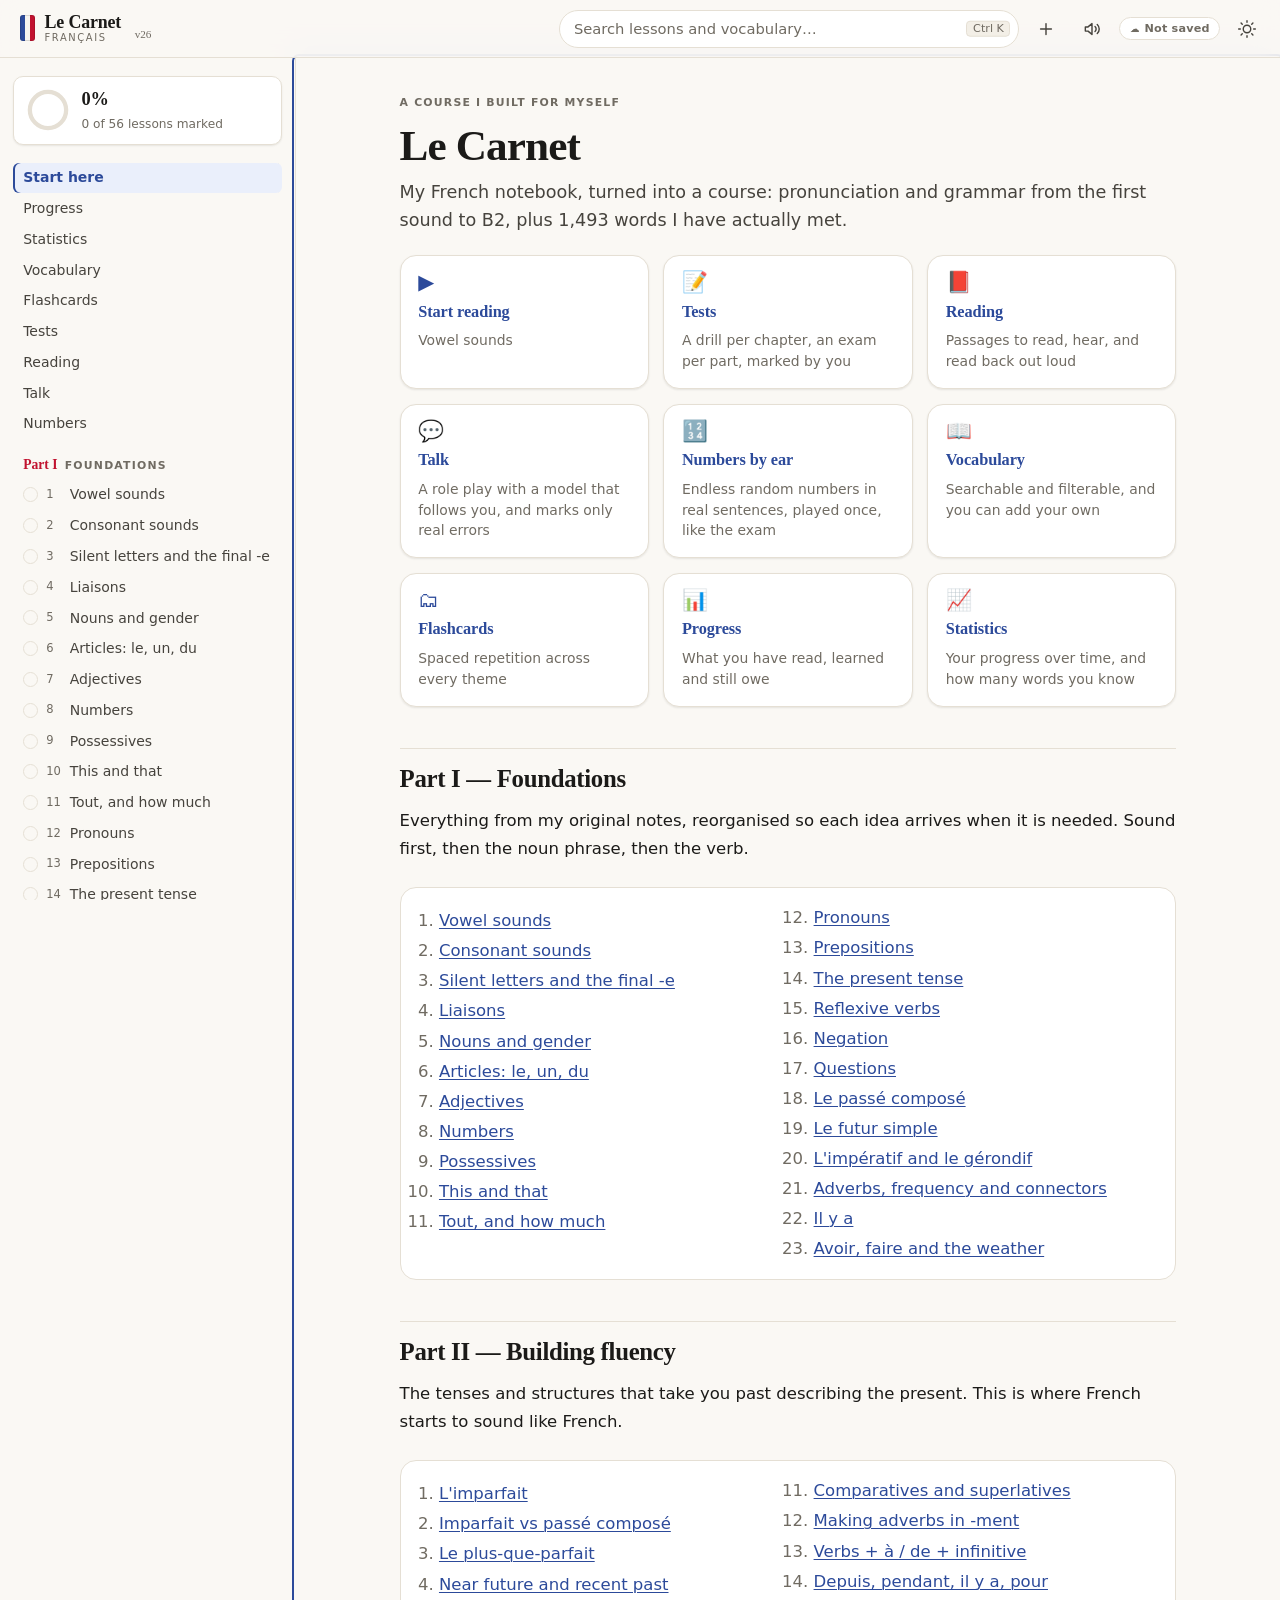
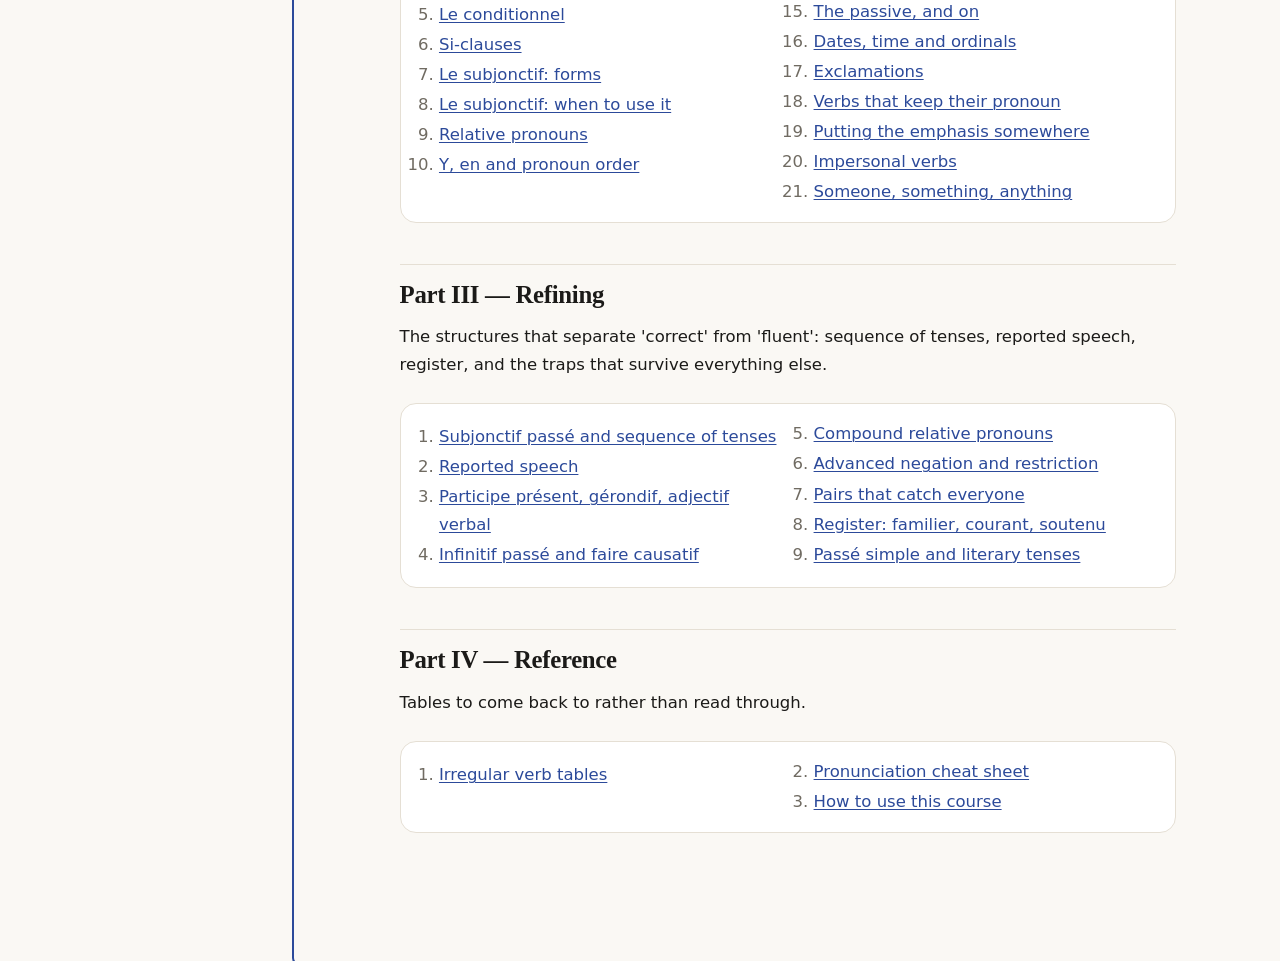
==== commit c27f18c0: "Add Numbers by ear: endless random numbers in sentences, played once" ====
--- a/index.html
+++ b/index.html
@@ -94,6 +94,7 @@
 <script src="assets/test.js"></script>
 <script src="assets/read.js"></script>
 <script src="assets/roleplay.js"></script>
+<script src="assets/numbers.js"></script>
 <script src="assets/quiz.js"></script>
 <script src="assets/vocab.js"></script>
 <script src="assets/select.js"></script>
--- a/assets/style.css
+++ b/assets/style.css
@@ -1738,3 +1738,30 @@
 .deck-recent { display: flex; flex-wrap: wrap; align-items: center; gap: 8px; margin: 12px 0 16px; }
 .deck-recent input[type=number] { width: 4.5em; font: inherit; padding: 4px 6px; }
 .deck-recent select { font: inherit; padding: 4px 6px; }
+
+.flash-ear { font-size: 2.6rem; line-height: 1; }
+.flash-listen-toggle[aria-pressed="true"] { border-color: var(--accent, #4a6cf7); }
+
+.flash-missed { text-align: left; max-width: 34rem; margin: 1rem auto 0; }
+.flash-missed ul { list-style: none; padding: 0; margin: .4rem 0 0; }
+.flash-missed li { padding: .3rem 0; border-bottom: 1px solid var(--line, #333); }
+
+/* ---------- Numbers by ear (numbers.js) ---------- */
+.nb-keys { font-size: .85rem; color: var(--muted); }
+.nb-keys kbd { font: 600 .75rem var(--sans); border: 1px solid var(--line); border-radius: 4px; padding: 0 .3rem; background: var(--surface-2); }
+.nb-box { background: var(--surface); border: 1px solid var(--line); border-radius: 12px; padding: .9rem 1rem; margin: 1rem 0; }
+.nb-cat { display: inline-flex; align-items: center; gap: .3rem; margin: .2rem 1rem .2rem 0; font-size: .88rem; cursor: pointer; }
+.nb-opts { display: flex; flex-wrap: wrap; gap: .4rem 1.2rem; font-size: .88rem; margin-bottom: .7rem; }
+.nb-opts select { font: inherit; }
+.nb-actions { display: flex; flex-wrap: wrap; align-items: center; gap: .4rem; margin-bottom: .7rem; }
+.nb-count { color: var(--muted); font-size: .85rem; margin-left: .3rem; }
+.nb-ans { width: 100%; box-sizing: border-box; font: 1.25rem var(--sans); padding: .55rem .7rem; border: 1px solid var(--line); border-radius: 8px; background: var(--surface); color: var(--ink); }
+.nb-ans:focus { outline: 2px solid var(--bleu); outline-offset: 1px; }
+.nb-fb { min-height: 3.2rem; margin-top: .6rem; }
+.nb-ok { color: var(--vert); font-weight: 700; font-size: 1.1rem; }
+.nb-bad { color: var(--rouge); font-weight: 700; font-size: 1.1rem; }
+.nb-said { color: var(--ink-soft); margin: .25rem 0 .4rem; }
+.nb-score-head { display: flex; justify-content: space-between; align-items: center; flex-wrap: wrap; gap: .4rem; margin-bottom: .4rem; }
+.nb-table { width: 100%; border-collapse: collapse; font-size: .88rem; }
+.nb-table th, .nb-table td { text-align: left; padding: .3rem .4rem; border-bottom: 1px solid var(--line-soft); }
+.nb-empty { color: var(--muted); }
